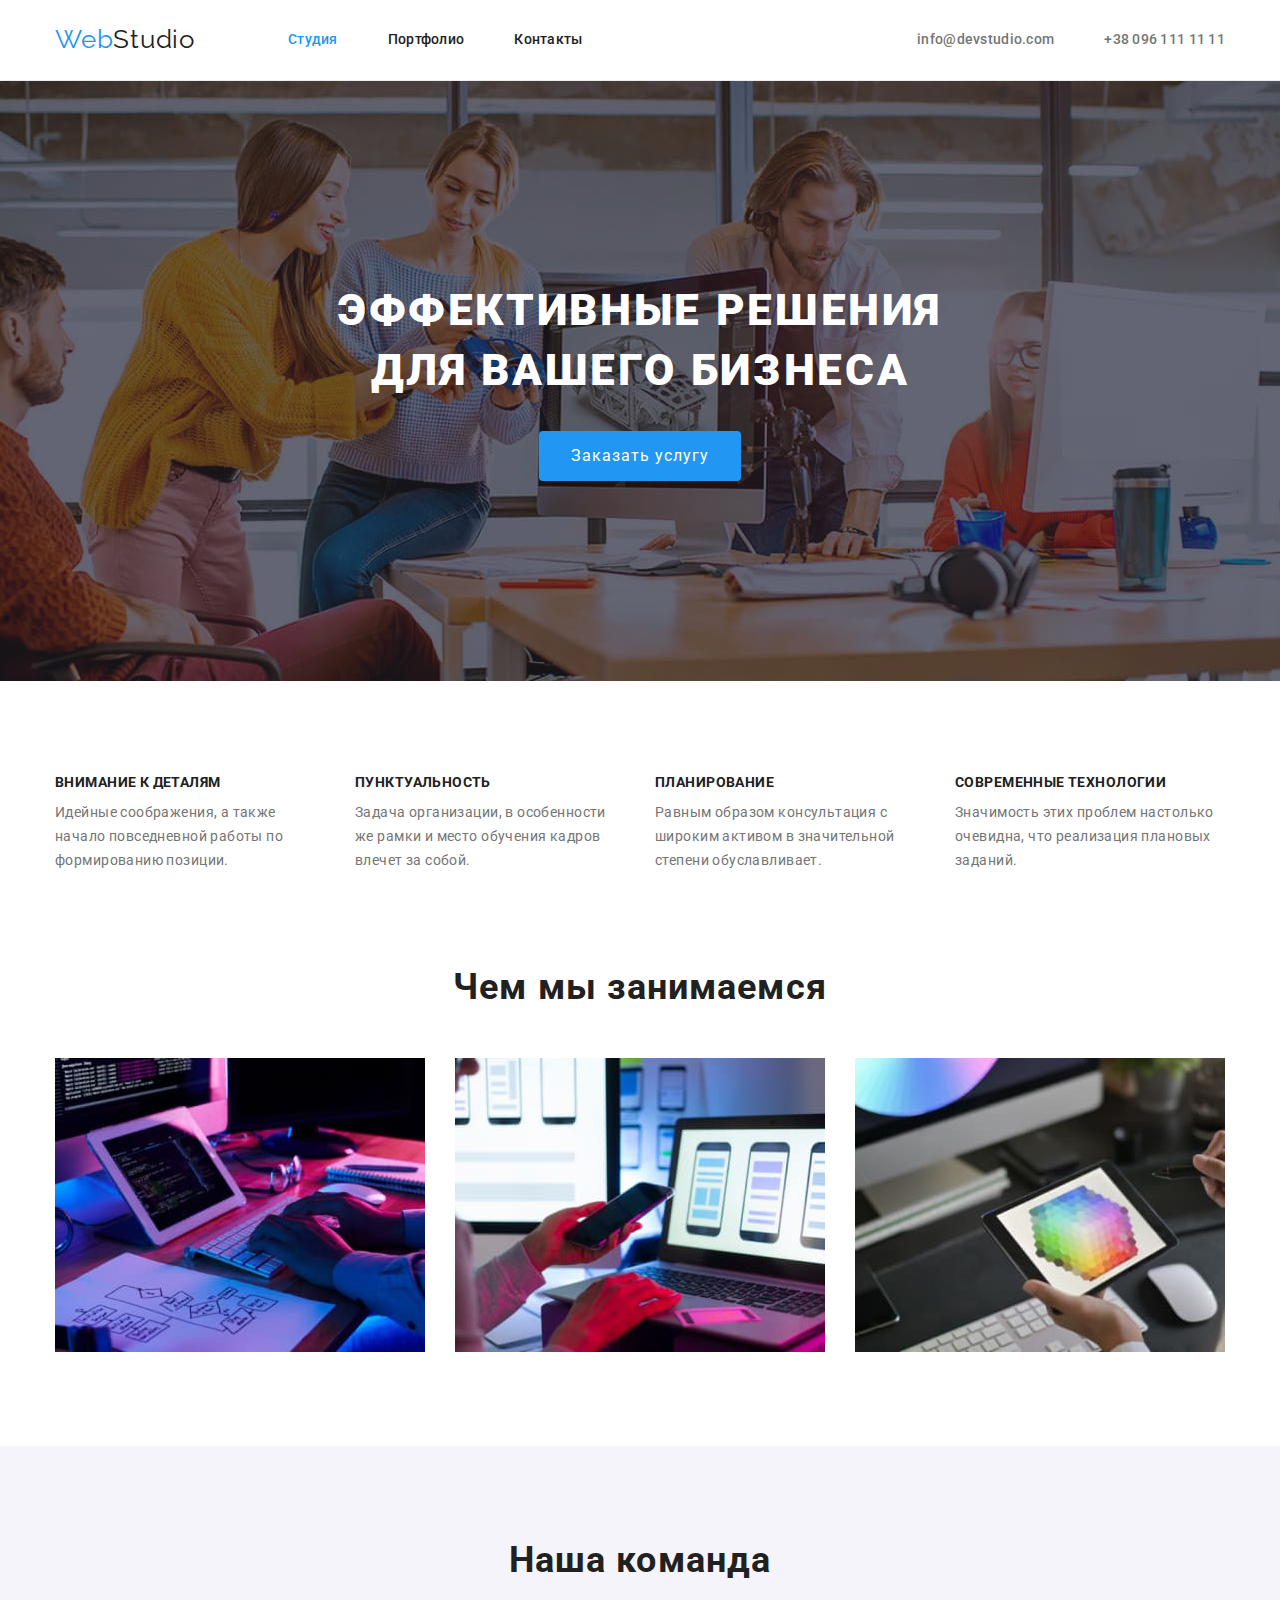
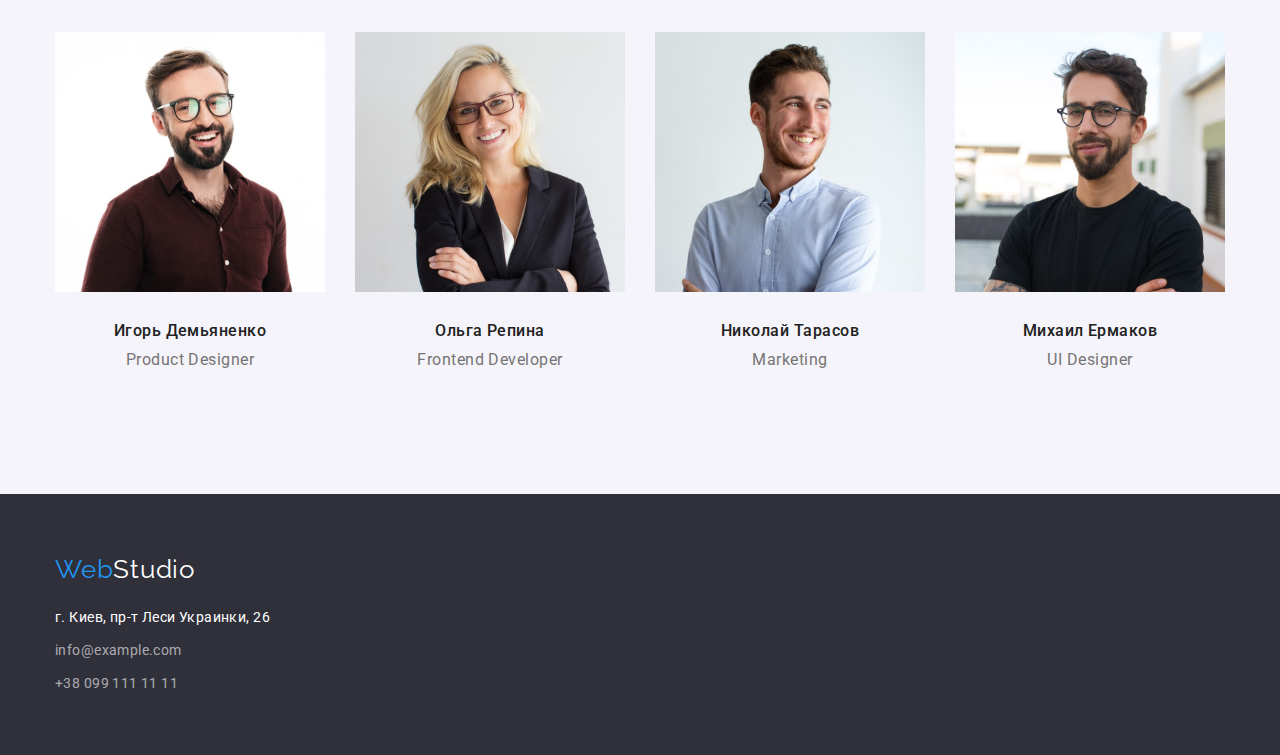
==== index.html @ e1ba9608 "Add files from HW3 and add hero-bcg" ====
<!DOCTYPE html>
<html lang="ru">
<head>
    <meta charset="UTF-8"/>
    <meta name="description" content="Коммерческая разработка сайтов под заказ"/>
    <meta name="viewport" content="width=device-width, initial-scale=1.0"/>
    <title>Студия по разработке сайтов</title>
    <link rel="preconnect" href="https://fonts.googleapis.com"/>
    <link rel="preconnect" href="https://fonts.gstatic.com" crossorigin/>
    <link href="https://fonts.googleapis.com/css2?family=Raleway:wght@700&family=Roboto:wght@400;500;700;900&display=swap" rel="stylesheet"/>
    <link rel="stylesheet" href="https://cdnjs.cloudflare.com/ajax/libs/modern-normalize/1.0.0/modern-normalize.min.css" />
    <link rel="stylesheet" href="./css/styles.css"/>
</head>
<body>
    <!-- Header -->
    <header class="header-section">
        <div class="container header-container">
        <a class="header-logo" lang="en" href="./index.html"><span class="logo-title">Web</span>Studio</a>
        <nav>
            <ul class="header-list">
                <li class="item">
                    <a class="current-link" href="./index.html">Студия</a>
                </li>
                <li class="item">
                    <a class="header-link" href="./portfolio.html">Портфолио</a>
                </li>
                <li class="item">
                    <a class="header-link" href="/">Контакты</a>
                </li>
            </ul>
        </nav>
        <ul class="header-contact-list">
            <li class="item">
                <a class="header-contact-link" lang="en" href="mailto:info@devstudio.com">info@devstudio.com</a>
            </li>
            <li class="item">
                <a class="header-contact-link" href="tel:+380961111111">+38 096 111 11 11</a>
            </li>
        </ul>
        </div>
    </header>
    <main> 
        <!-- Hero -->
        <section class="hero-section">
            <div class="hero-overlay"></div>
            <div class="container">
                <h1 class="hero-title">Эффективные решения для вашего бизнеса</h1>
                <button class="hero-button button" type="button">Заказать услугу</button>
            </div>
        </section>
        <!-- Features -->
        <section class="section">
            <div class="container">
                <h2 class="visually-hidden">Особенности</h2>
                <ul class="features-list">
                    <li  class="features-item">
                        <h3 class="features-title">Внимание к деталям</h3>
                        <p class="features-text">
                            Идейные соображения, а также начало повседневной работы по формированию позиции.
                        </p>
                    </li>
                    <li class="features-item">
                        <h3 class="features-title">Пунктуальность</h3>
                        <p class="features-text">
                            Задача организации, в особенности же рамки и место обучения кадров влечет за собой.
                        </p>
                    </li>
                    <li class="features-item">
                        <h3 class="features-title">Планирование</h3>
                        <p class="features-text">
                            Равным образом консультация с широким активом в значительной степени обуславливает.
                        </p>
                    </li>
                    <li class="features-item">
                        <h3 class="features-title">Современные технологии</h3>
                        <p class="features-text">
                            Значимость этих проблем настолько очевидна, что реализация плановых заданий.
                        </p>
                    </li>
                </ul>
            </div>
        </section>
        <!-- Work -->
        <section class="work section">
            <div class="container">
                <h2 class="work-title">Чем мы занимаемся</h2>
                <ul class="work-list">
                    <li  class="work-list-item">
                        <a href="/">
                            <img src="img/m1s3p1.jpg" alt="Человек печатает на клавиатуре" width="370"/>
                        </a>
                    </li>
                    <li class="work-list-item">
                        <a href="/">
                            <img src="img/m1s3p2.jpg" alt="Человек смотрит на экран ноутбука" width="370"/>
                        </a>
                    </li>
                    <li class="work-list-item">
                        <a href="/">
                            <img src="img/m1s3p3.jpg" alt="Человек риусет на планшете" width="370"/>
                        </a>
                    </li>
                </ul>
            </div>
        </section>
        <!-- Team -->
        <section class="section team-section">
            <div class="container">
                <h2 class="team-title">Наша команда</h2>
                <ul class="team-list">
                    <li  class="team-list-item">
                        <img src="img/m1s4p1.jpg" alt="Игорь Демьяненко" width="270"/>
                        <div class="team-text-block">
                            <h3 class="text-name">
                                Игорь Демьяненко 
                            </h3>
                            <p class="text-profession" lang="en">
                                Product Designer
                            </p>
                        </div>
                    </li>
                    <li class="team-list-item">
                        <img src="img/m1s4p2.jpg" alt="Ольга Репина" width="270"/> 
                        <div class="team-text-block">
                            <h3 class="text-name">
                                Ольга Репина
                            </h3>
                            <p class="text-profession" lang="en">
                                Frontend Developer
                            </p>
                        </div>
                    </li>
                    <li class="team-list-item">
                        <img src="img/m1s4p3.jpg" alt="Николай Тарасов" width="270"/> 
                        <div class="team-text-block">
                            <h3 class="text-name">
                                Николай Тарасов
                            </h3>
                            <p class="text-profession" lang="en">
                                Marketing
                            </p>
                        </div>
                    </li>
                    <li class="team-list-item">
                        <img src="img/m1s4p4.jpg" alt="Михаил Ермаков" width="270"/> 
                        <div class="team-text-block">
                            <h3 class="text-name">
                                Михаил Ермаков
                            </h3>
                            <p class="text-profession" lang="en">
                                UI Designer
                            </p>
                        </div>
                    </li>
                </ul>
            </div>
        </section>
    </main>
    <!-- Footer -->
    <footer class="footer-section">
        <div class="footer-container container">
            <a class="footer-logo" lang="en" href="./index.html"><span class="logo-title">Web</span>Studio</a>
            <address>
                <ul class="footer-list">
                    <li class="item">
                        <a class="link adress-link" href="https://goo.gl/maps/s9QWNsardA6QoMJf8" target="_blank"
                            rel="noopener noreferrer">г. Киев, пр-т Леси Украинки, 26</a>
                    </li>
                    <li class="item">
                        <a class="footer-contact-link link" href="mailto:info@example.com">info@example.com</a>
                    </li>
                    <li class="item">
                        <a class="footer-contact-link link" href="tel:+380991111111">+38 099 111 11 11</a>
                    </li>
                </ul>
            </address>
        </div>
    </footer>
</body>
</html>
---- css/styles.css ----
/* Палитра*/
/* Акцент + Web logo #2196F3 */
/* Nav+Title #212121 */
/* Text+tel+mail #757575 */
/****************************index.html ***************************************/
/****************************Utilities****************************************/
:root {
  --accent-color: #2196f3;
  --primary-text-color: #212121;
  --secondary-text-color: #757575;
  --primary-background: #ffffff;
  --secondary-background: #2f303a;
  --logo-font-family: Raleway, sans-serif;
  --hero-footer-color: #ffffff;
}
body {
  background-color: var(--primary-background);
  color: #212121;

  font-family: Roboto, sans-serif;
  letter-spacing: 0.03em;
}
a {
  text-decoration: none;
  color: var(--primary-text-color);
}
ul {
  list-style: none;
  margin: 0;
  padding: 0;
}
h1,
h2,
h3,
p {
  margin: 0;
}
img {
  display: block;
  max-width: 100%;
  height: auto;
}
.container {
  margin-left: auto;
  margin-right: auto;
  width: 1200px;
  /* outline: 2px solid tomato; */
  padding-left: 15px;
  padding-right: 15px;
}
.section {
  padding: 94px 0;
}
.visually-hidden {
  position: absolute;
  white-space: nowrap;
  width: 1px;
  height: 1px;
  overflow: hidden;
  border: 0;
  padding: 0;
  clip: rect(0 0 0 0);
  clip-path: inset(50%);
  margin: -1px;
}
/******************************* Head ***************************************/
.header-section {
  border-bottom: 1px solid #ececec;
}
.header-container {
  display: flex;
  align-items: center;
}
.header-list {
  display: flex;
  margin-left: 93px;
}
.current-link,
.header-link,
.header-contact-link {
  font-weight: 500;
  font-size: 14px;
  line-height: 1.14;
  letter-spacing: 0.02em;

  display: block;
  padding-top: 32px;
  padding-bottom: 32px;
}
.header-list .item + .item {
  margin-left: 50px;
}
.header-contact-list .item + .item {
  margin-left: 50px;
}
.header-contact-list {
  display: flex;
  margin-left: auto;
}
.header-logo {
  color: var(--primary-text-color);

  font-family: var(--logo-font-family);
  font-size: 26px;
  line-height: 1.2;
  letter-spacing: 0.03em;
}
.logo-title,
.current-link {
  color: var(--accent-color);
}
.header-contact-link {
  color: var(--secondary-text-color);
}
.curent-link:hover,
.current-link:focus,
.header-link:hover,
.header-link:focus,
.header-contact-link:hover,
.header-contact-link:focus {
  color: var(--accent-color);
}
/***************************** Hero *****************************************/
.hero-section {
  padding-top: 200px;
  padding: 200px 0;
  text-align: center;
  max-width: 1600px;
  height: 600px;
  margin-left: auto;
  margin-right: auto;
  background-image: linear-gradient(
      to right,
      rgba(47, 48, 58, 0.4),
      rgba(47, 48, 58, 0.4)
    ),
    url(../img/herobcg.jpg);
  background-repeat: no-repeat;
  background-position: center;
  background-size: cover;

  background-color: #c4c4c4;
}
.hero-overlay {
}
.hero-title {
  margin-top: 0;
  margin-right: auto;
  margin-bottom: 30px;
  margin-left: auto;
  width: 696px;

  color: var(--hero-footer-color);

  font-weight: 900;
  font-size: 44px;
  line-height: 1.36;
  text-align: center;
  letter-spacing: 0.06em;
  text-transform: uppercase;
}
.button {
  border: 0;
  cursor: pointer;
  border-radius: 4px;

  font-family: inherit;
}
.hero-button {
  padding: 10px 32px;

  background-color: var(--accent-color);
  color: var(--hero-footer-color);

  font-size: 16px;
  line-height: 1.87;
  letter-spacing: 0.06em;
}
/*************************** Features ****************************************/
.features-list {
  display: flex;
  justify-content: space-between;
  margin-top: 0;
}
.features-item {
  width: 270px;
}
.features-text {
  margin-bottom: 0;

  color: var(--secondary-text-color);
  font-size: 14px;
  line-height: 1.71;
  letter-spacing: 0.03em;
}
.features-title {
  margin-bottom: 10px;

  font-size: 14px;
  line-height: 1.14;
  letter-spacing: 0.03em;
  text-transform: uppercase;
}
/**************************** Work *******************************************/
.work {
  padding-top: 0;
}
.work-list {
  display: flex;
  justify-content: space-between;
}
.work-title {
  text-align: center;
}
.work-title,
.team-title {
  margin-bottom: 50px;

  font-size: 36px;
  line-height: 1.16;
  letter-spacing: 0.03em;
}
/**************************** Team *******************************************/
.team-section {
  background-color: #f5f4fa;
}
.team-list {
  display: flex;
  justify-content: space-between;
}
.team-title {
  text-align: center;
}
.team-text-block {
  padding: 30px 0;
  text-align: center;
}
.text-profession {
  color: var(--secondary-text-color);
}
.text-name,
.text-profession {
  font-size: 16px;
  line-height: 1.18;
  letter-spacing: 0.03em;
}
.text-name {
  margin-bottom: 10px;

  font-weight: 500;
}
.text-profession {
  margin-top: 0;
  margin-bottom: 0;

  font-weight: normal;
}
/**************************** Footer ******************************************/
.footer-section {
  padding: 60px 0;

  background-color: var(--secondary-background);
}
.footer-logo {
  display: block;
  margin-bottom: 20px;

  text-decoration: none;
  color: var(--hero-footer-color);

  font-family: var(--logo-font-family);
  font-size: 26px;
  line-height: 1.2;
  letter-spacing: 0.03em;
}
.adress-link {
  color: var(--hero-footer-color);
}
.adress-link:hover,
.footer-contact-link:hover,
.adress-link:focus,
.footer-contact-link:focus {
  color: var(--accent-color);
}
.footer-list .link {
  display: block;

  font-style: normal;
  font-weight: normal;
  font-size: 14px;
  line-height: 24px;
  letter-spacing: 0.03em;
}
.footer-list .item + .item {
  margin-top: 9px;
}
.footer-contact-link {
  color: rgb(255, 255, 255, 0.6);
}
/* **************************portfolio.html********************************** */
.main-section-portfolio {
  color: var(--primary-text-color);
}
/***************************Portfolio buttons **********************************/
.button-list {
  display: flex;
  justify-content: center;
  margin-bottom: 50px;
}
.portfolio.button {
  padding: 6px 22px;
  border-radius: 4px;

  background-color: #f5f4fa;

  font-weight: 500;
  font-size: 16px;
  line-height: 1.62;
  text-align: center;
  letter-spacing: 0.03em;
}
.button-list .item + .item {
  margin-left: 8px;
}
.portfolio.button:hover,
.portfolio.button:focus {
  background-color: var(--accent-color);
  color: #ffffff;
}
/*****************************Work examples *************************************/
.work-examples-list {
  display: flex;
  flex-wrap: wrap;
  margin: -15px;
  /* margin-top: 0;
  margin-bottom: 0; */
}
.work-examples-item {
  margin: 15px;
}
/* .work-examples-item {
  width: 370px;
  margin-right: 30px;
  margin-bottom: 30px;
}
.work-examples-item:nth-child(3n) {
  margin-right: 0;
}
.work-examples-item:nth-last-child(-n + 3) {
  margin-bottom: 0;
} */
.work-examples-text-box {
  padding: 20px 24px;

  border: 1px solid #eeeeee;
  border-top: inherit;
}
.project-title {
  margin-bottom: 4px;

  font-size: 18px;
  line-height: 2;
  letter-spacing: 0.06em;
}
.project-type {
  color: var(--secondary-text-color);

  font-size: 16px;
  line-height: 1.87;
  letter-spacing: 0.03em;
}
.work-examples-link {
  display: block;
}
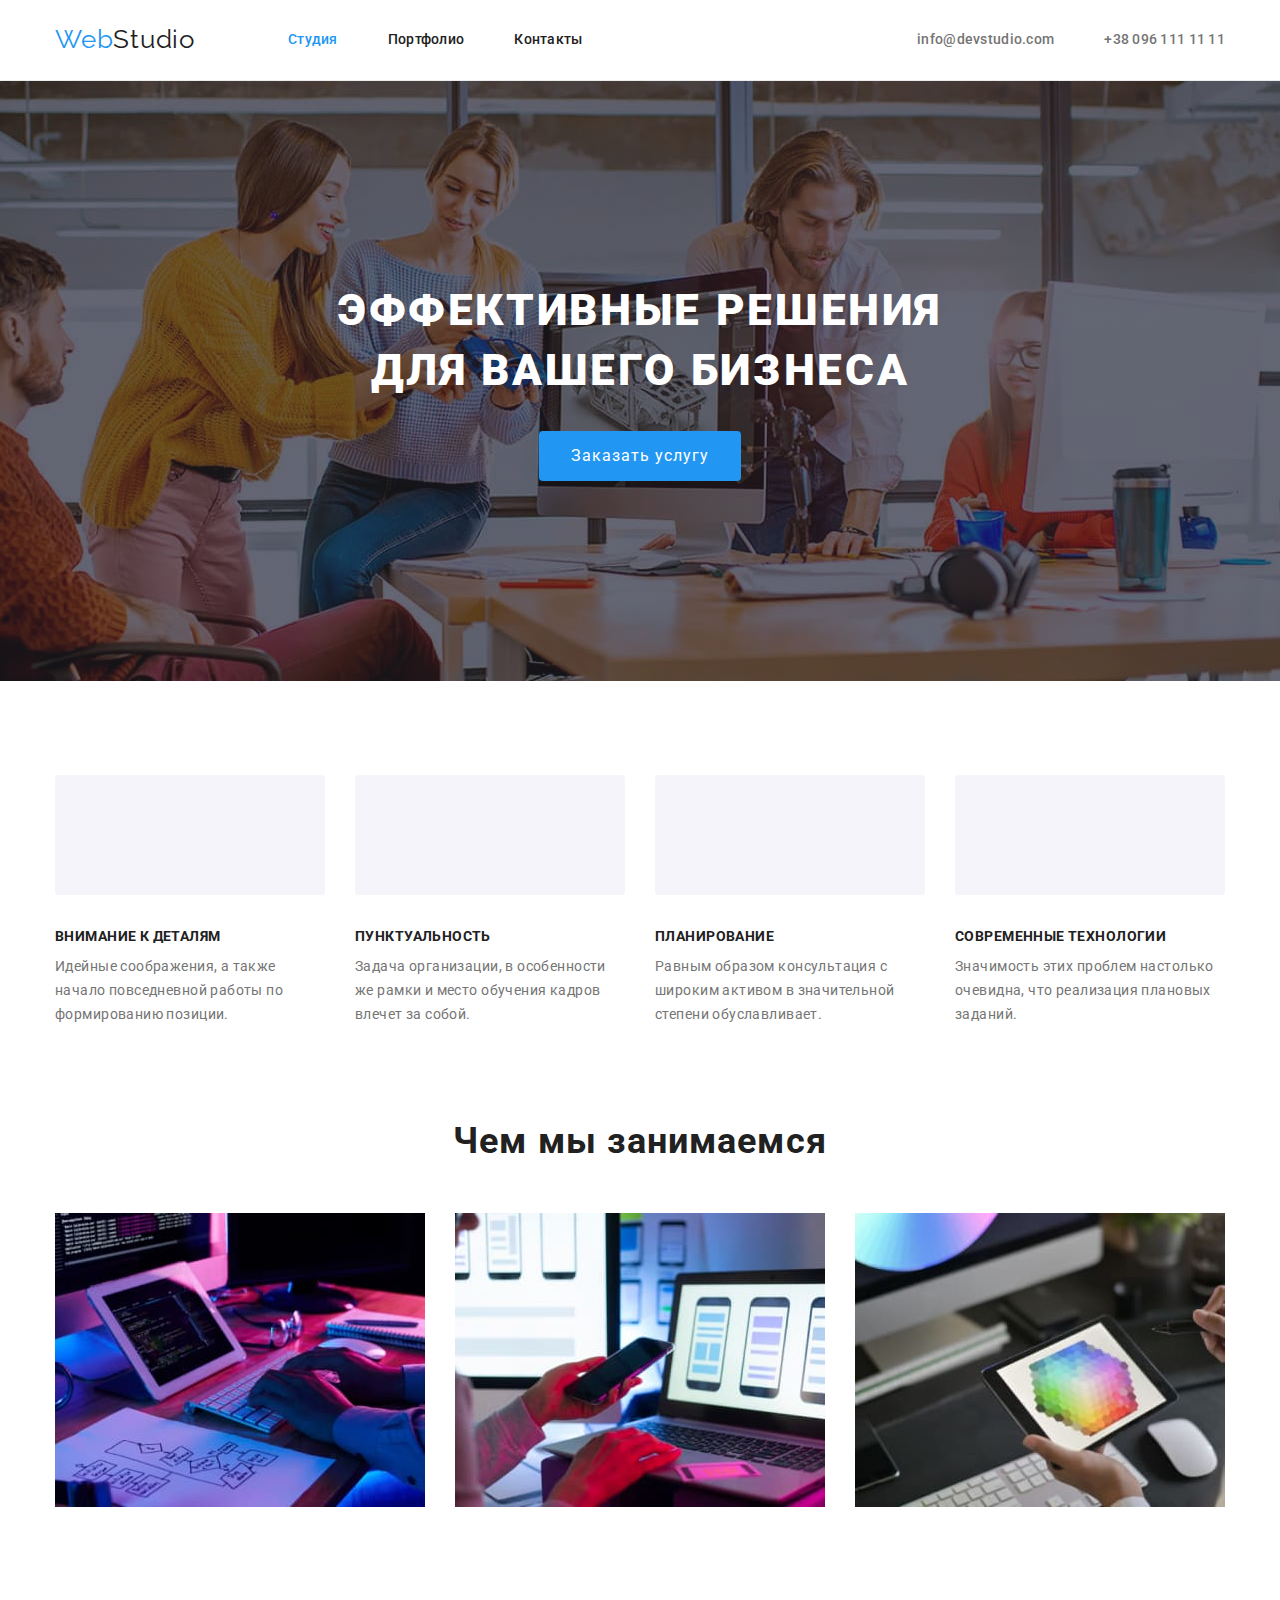
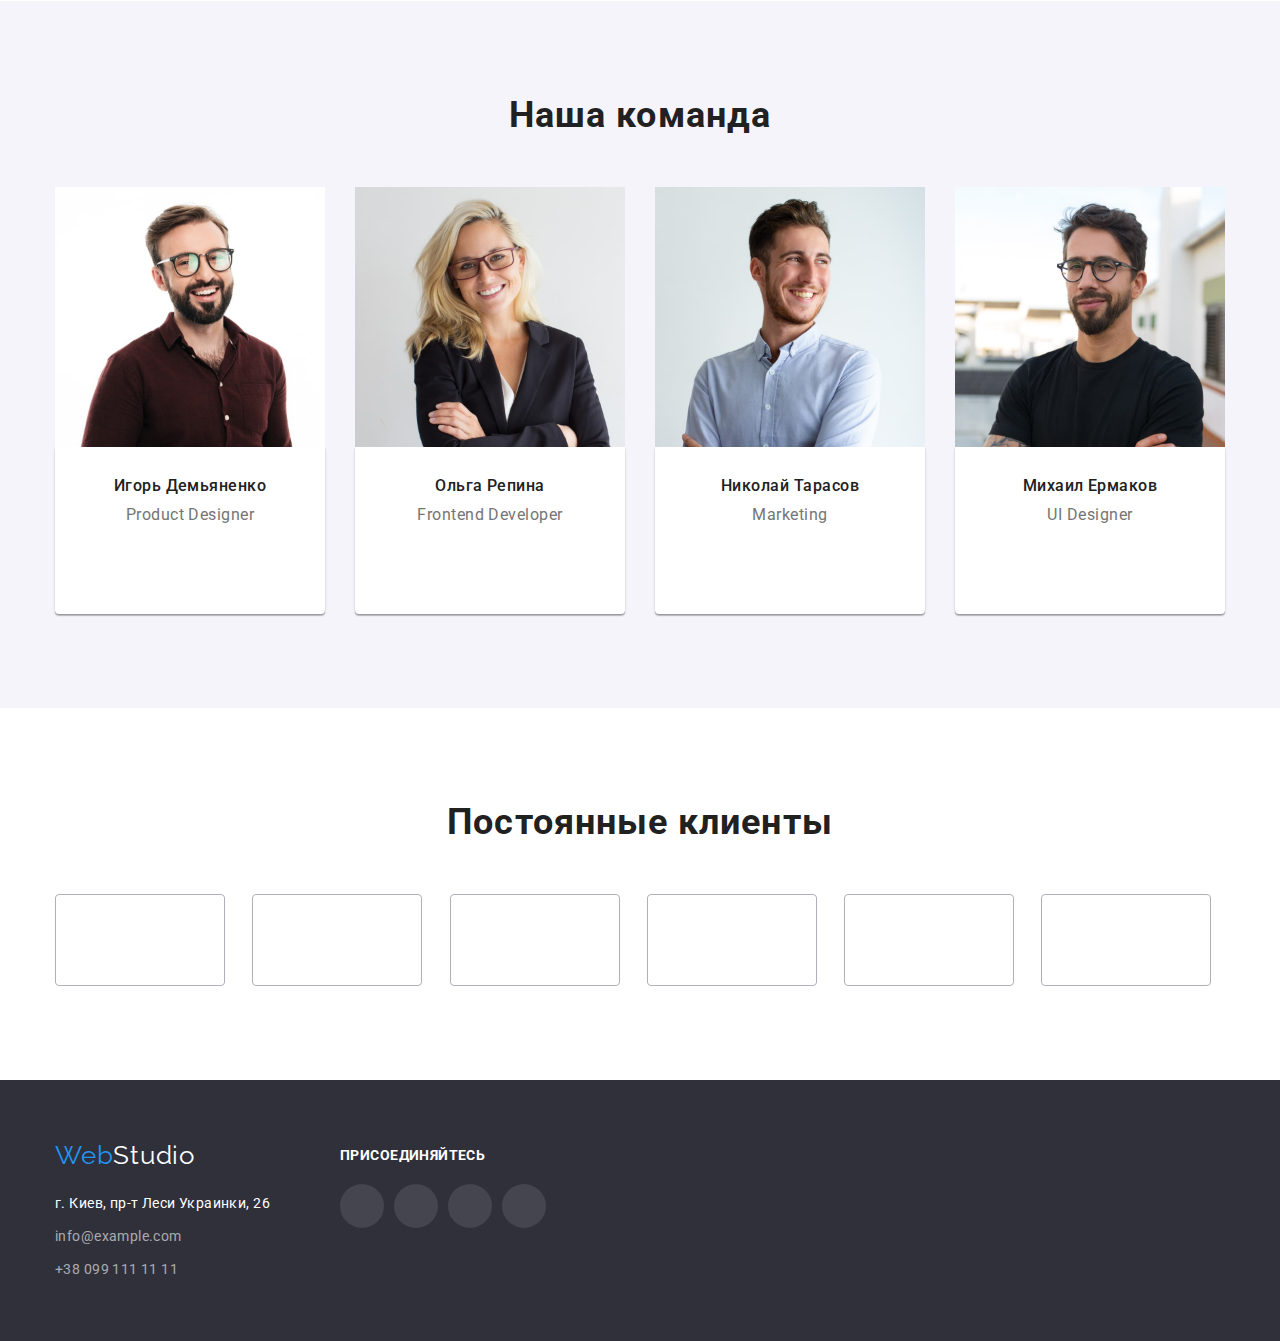
==== commit 0c717d1b: "add svg icons and shadows" ====
--- a/index.html
+++ b/index.html
@@ -18,23 +18,31 @@
         <a class="header-logo" lang="en" href="./index.html"><span class="logo-title">Web</span>Studio</a>
         <nav>
             <ul class="header-list">
-                <li class="item">
+                <li class="header-item">
                     <a class="current-link" href="./index.html">Студия</a>
                 </li>
-                <li class="item">
+                <li class="header-item">
                     <a class="header-link" href="./portfolio.html">Портфолио</a>
                 </li>
-                <li class="item">
+                <li class="header-item">
                     <a class="header-link" href="/">Контакты</a>
                 </li>
             </ul>
         </nav>
         <ul class="header-contact-list">
-            <li class="item">
-                <a class="header-contact-link" lang="en" href="mailto:info@devstudio.com">info@devstudio.com</a>
+            <li class="header-contact-item">
+                <a class="header-contact-link link-mail" lang="en" href="mailto:info@devstudio.com">info@devstudio.com
+                    <svg class="header-contact-icon" width="16" height="12">
+                        <use href="./img/icons.svg#icon-convert"></use>
+                    </svg>
+                </a>
             </li>
-            <li class="item">
-                <a class="header-contact-link" href="tel:+380961111111">+38 096 111 11 11</a>
+            <li class="header-contact-item">
+                <a class="header-contact-link link-tel" href="tel:+380961111111">+38 096 111 11 11
+                    <svg class="header-contact-icon" width="10" height="16">
+                        <use href="./img/icons.svg#icon-mobile"></use>
+                    </svg>
+                </a>
             </li>
         </ul>
         </div>
@@ -54,24 +62,36 @@
                 <h2 class="visually-hidden">Особенности</h2>
                 <ul class="features-list">
                     <li  class="features-item">
+                        <svg class="features-icon" width="270" height="120">
+                          <use href="./img/icons.svg#icon-antenna"></use>
+                        </svg>
                         <h3 class="features-title">Внимание к деталям</h3>
                         <p class="features-text">
                             Идейные соображения, а также начало повседневной работы по формированию позиции.
                         </p>
                     </li>
-                    <li class="features-item">
+                    <li class="features-item icon">
+                        <svg class="features-icon" width="270" height="120">
+                            <use href="./img/icons.svg#icon-clock"></use>
+                        </svg>
                         <h3 class="features-title">Пунктуальность</h3>
                         <p class="features-text">
                             Задача организации, в особенности же рамки и место обучения кадров влечет за собой.
                         </p>
                     </li>
                     <li class="features-item">
+                        <svg class="features-icon" width="270" height="120">
+                            <use href="./img/icons.svg#icon-diagram"></use>
+                        </svg>
                         <h3 class="features-title">Планирование</h3>
                         <p class="features-text">
                             Равным образом консультация с широким активом в значительной степени обуславливает.
                         </p>
                     </li>
                     <li class="features-item">
+                        <svg class="features-icon" width="270" height="120">
+                            <use href="./img/icons.svg#icon-astronaut"></use>
+                        </svg>
                         <h3 class="features-title">Современные технологии</h3>
                         <p class="features-text">
                             Значимость этих проблем настолько очевидна, что реализация плановых заданий.
@@ -117,6 +137,36 @@
                             <p class="text-profession" lang="en">
                                 Product Designer
                             </p>
+                            <ul class="team-social-list">
+                                <li>
+                                    <a class="social-link" href="/">
+                                    <svg class="social-icon">
+                                    <use href="./img/icons.svg#icon-instagram"></use>
+                                    </svg>
+                                    </a>
+                                </li>
+                                <li>
+                                    <a class="social-link" href="/">
+                                        <svg class="social-icon">
+                                            <use href="./img/icons.svg#icon-twitter"></use>
+                                        </svg>
+                                    </a>
+                                </li>
+                                <li>
+                                    <a class="social-link" href="/">
+                                        <svg class="social-icon">
+                                            <use href="./img/icons.svg#icon-facebook"></use>
+                                        </svg>
+                                    </a>
+                                </li>
+                                <li>
+                                    <a class="social-link" href="/">
+                                        <svg class="social-icon">
+                                            <use href="./img/icons.svg#icon-linkedin"></use>
+                                        </svg>
+                                    </a>
+                                </li>
+                            </ul>
                         </div>
                     </li>
                     <li class="team-list-item">
@@ -128,6 +178,36 @@
                             <p class="text-profession" lang="en">
                                 Frontend Developer
                             </p>
+                            <ul class="team-social-list">
+                                <li>
+                                    <a class="social-link" href="/">
+                                        <svg class="social-icon">
+                                            <use href="./img/icons.svg#icon-instagram"></use>
+                                        </svg>
+                                    </a>
+                                </li>
+                                <li>
+                                    <a class="social-link" href="/">
+                                        <svg class="social-icon">
+                                            <use href="./img/icons.svg#icon-twitter"></use>
+                                        </svg>
+                                    </a>
+                                </li>
+                                <li>
+                                    <a class="social-link" href="/">
+                                        <svg class="social-icon">
+                                            <use href="./img/icons.svg#icon-facebook"></use>
+                                        </svg>
+                                    </a>
+                                </li>
+                                <li>
+                                    <a class="social-link" href="/">
+                                        <svg class="social-icon">
+                                            <use href="./img/icons.svg#icon-linkedin"></use>
+                                        </svg>
+                                    </a>
+                                </li>
+                            </ul>
                         </div>
                     </li>
                     <li class="team-list-item">
@@ -139,6 +219,36 @@
                             <p class="text-profession" lang="en">
                                 Marketing
                             </p>
+                            <ul class="team-social-list">
+                                <li>
+                                    <a class="social-link" href="/">
+                                        <svg class="social-icon">
+                                            <use href="./img/icons.svg#icon-instagram"></use>
+                                        </svg>
+                                    </a>
+                                </li>
+                                <li>
+                                    <a class="social-link" href="/">
+                                        <svg class="social-icon">
+                                            <use href="./img/icons.svg#icon-twitter"></use>
+                                        </svg>
+                                    </a>
+                                </li>
+                                <li>
+                                    <a class="social-link" href="/">
+                                        <svg class="social-icon">
+                                            <use href="./img/icons.svg#icon-facebook"></use>
+                                        </svg>
+                                    </a>
+                                </li>
+                                <li >
+                                    <a class="social-link" href="/">
+                                        <svg class="social-icon">
+                                            <use href="./img/icons.svg#icon-linkedin"></use>
+                                        </svg>
+                                    </a>
+                                </li>
+                            </ul>
                         </div>
                     </li>
                     <li class="team-list-item">
@@ -150,30 +260,140 @@
                             <p class="text-profession" lang="en">
                                 UI Designer
                             </p>
+                            <ul class="team-social-list">
+                                <li>
+                                    <a class="social-link" href="/">
+                                        <svg class="social-icon">
+                                            <use href="./img/icons.svg#icon-instagram"></use>
+                                        </svg>
+                                    </a>
+                                </li>
+                                <li>
+                                    <a class="social-link" href="/">
+                                        <svg class="social-icon">
+                                            <use href="./img/icons.svg#icon-twitter"></use>
+                                        </svg>
+                                    </a>
+                                </li>
+                                <li>
+                                    <a class="social-link" href="/">
+                                        <svg class="social-icon">
+                                            <use href="./img/icons.svg#icon-facebook"></use>
+                                        </svg>
+                                    </a>
+                                </li>
+                                <li>
+                                    <a class="social-link" href="/">
+                                        <svg class="social-icon">
+                                            <use href="./img/icons.svg#icon-linkedin"></use>
+                                        </svg>
+                                    </a>
+                                </li>
+                            </ul>
                         </div>
                     </li>
                 </ul>
+            </div>
+        </section>
+        <!-- Clients -->
+        <section class="section">
+            <div class="container">
+                <h2 class="clients-title">Постоянные клиенты</h2>
+                <ul class="clients-list">
+                    <li class="clients-item">
+                        <a href="/">
+                            <svg class="client-icon">
+                                <use href="./img/icons.svg#icon-client1"></use>
+                            </svg>
+                    </li>
+                    <li class="clients-item">
+                        <a href="/">
+                            <svg class="client-icon">
+                                <use href="./img/icons.svg#icon-client2"></use>
+                            </svg>
+                    </li>
+                    <li class="clients-item">
+                        <a href="/">
+                            <svg class="client-icon">
+                                <use href="./img/icons.svg#icon-client3"></use>
+                            </svg>
+                    </li>
+                    <li class="clients-item">
+                        <a href="/">
+                            <svg class="client-icon">
+                                <use href="./img/icons.svg#icon-client4"></use>
+                            </svg>
+                    </li>
+                    <li class="clients-item">
+                        <a href="/">
+                            <svg class="client-icon">
+                                <use href="./img/icons.svg#icon-client5"></use>
+                            </svg>
+                    </li>
+                    <li class="clients-item">
+                        <a href="/">
+                            <svg class="client-icon">
+                                <use href="./img/icons.svg#icon-client6"></use>
+                            </svg>
+                    </li>
+                </ul>
+
             </div>
         </section>
     </main>
     <!-- Footer -->
     <footer class="footer-section">
         <div class="footer-container container">
-            <a class="footer-logo" lang="en" href="./index.html"><span class="logo-title">Web</span>Studio</a>
-            <address>
-                <ul class="footer-list">
-                    <li class="item">
-                        <a class="link adress-link" href="https://goo.gl/maps/s9QWNsardA6QoMJf8" target="_blank"
-                            rel="noopener noreferrer">г. Киев, пр-т Леси Украинки, 26</a>
-                    </li>
-                    <li class="item">
-                        <a class="footer-contact-link link" href="mailto:info@example.com">info@example.com</a>
-                    </li>
-                    <li class="item">
-                        <a class="footer-contact-link link" href="tel:+380991111111">+38 099 111 11 11</a>
+            <div>
+                <a class="footer-logo" lang="en" href="./index.html"><span class="logo-title">Web</span>Studio</a>
+                <address>
+                    <ul class="footer-list">
+                        <li class="item">
+                            <a class="link adress-link" href="https://goo.gl/maps/s9QWNsardA6QoMJf8" target="_blank"
+                                rel="noopener noreferrer">г. Киев, пр-т Леси Украинки, 26</a>
+                        </li>
+                        <li class="item">
+                            <a class="footer-contact-link link" href="mailto:info@example.com">info@example.com</a>
+                        </li>
+                        <li class="item">
+                            <a class="footer-contact-link link" href="tel:+380991111111">+38 099 111 11 11</a>
+                        </li>
+                    </ul>
+                </address>
+            </div>
+            <div class="join-block">
+                <h3 class="join-title">Присоединяйтесь</h3>
+                <ul class="join-social-list">
+                    <li>
+                        <a class="join social-link" href="/">
+                            <svg class="join social-icon">
+                                <use href="./img/icons.svg#icon-instagram"></use>
+                            </svg>
+                        </a>
+                    </li>
+                    <li>
+                        <a class="join social-link" href="/">
+                            <svg class="join social-icon">
+                                <use href="./img/icons.svg#icon-twitter"></use>
+                            </svg>
+                        </a>
+                    </li>
+                    <li>
+                        <a class="join social-link" href="/">
+                            <svg class="join social-icon">
+                                <use href="./img/icons.svg#icon-facebook"></use>
+                            </svg>
+                        </a>
+                    </li>
+                    <li>
+                        <a class="join social-link" href="/">
+                            <svg class="join social-icon">
+                                <use href="./img/icons.svg#icon-linkedin"></use>
+                            </svg>
+                        </a>
                     </li>
                 </ul>
-            </address>
+            </div>
         </div>
     </footer>
 </body>
--- a/css/styles.css
+++ b/css/styles.css
@@ -63,6 +63,16 @@
   clip-path: inset(50%);
   margin: -1px;
 }
+.work-title,
+.team-title,
+.clients-title {
+  margin-bottom: 50px;
+  text-align: center;
+
+  font-size: 36px;
+  line-height: 1.16;
+  letter-spacing: 0.03em;
+}
 /******************************* Head ***************************************/
 .header-section {
   border-bottom: 1px solid #ececec;
@@ -87,11 +97,11 @@
   padding-top: 32px;
   padding-bottom: 32px;
 }
-.header-list .item + .item {
+.header-item + .header-item {
   margin-left: 50px;
 }
-.header-contact-list .item + .item {
-  margin-left: 50px;
+.header-contact-item + .header-contact-item {
+  margin-left: 30px;
 }
 .header-contact-list {
   display: flex;
@@ -110,7 +120,15 @@
   color: var(--accent-color);
 }
 .header-contact-link {
+  display: flex;
+  flex-direction: row-reverse;
   color: var(--secondary-text-color);
+}
+.link-mail {
+  align-items: baseline;
+}
+.link-tel {
+  align-items: center;
 }
 .curent-link:hover,
 .current-link:focus,
@@ -119,6 +137,14 @@
 .header-contact-link:hover,
 .header-contact-link:focus {
   color: var(--accent-color);
+}
+.header-contact-icon {
+  margin-right: 10px;
+  fill: #757575;
+}
+.header-contact-link:hover .header-contact-icon,
+.hheader-contact-link:focus .header-contact-icon {
+  fill: var(--accent-color);
 }
 /***************************** Hero *****************************************/
 .hero-section {
@@ -201,6 +227,12 @@
   letter-spacing: 0.03em;
   text-transform: uppercase;
 }
+.features-icon {
+  background-color: #f5f4fa;
+  padding: 25px 102.34px;
+  border-radius: 4px;
+  margin-bottom: 30px;
+}
 /**************************** Work *******************************************/
 .work {
   padding-top: 0;
@@ -209,17 +241,6 @@
   display: flex;
   justify-content: space-between;
 }
-.work-title {
-  text-align: center;
-}
-.work-title,
-.team-title {
-  margin-bottom: 50px;
-
-  font-size: 36px;
-  line-height: 1.16;
-  letter-spacing: 0.03em;
-}
 /**************************** Team *******************************************/
 .team-section {
   background-color: #f5f4fa;
@@ -228,12 +249,13 @@
   display: flex;
   justify-content: space-between;
 }
-.team-title {
-  text-align: center;
-}
 .team-text-block {
   padding: 30px 0;
   text-align: center;
+  background-color: #ffffff;
+  box-shadow: 0px 1px 3px rgba(0, 0, 0, 0.12), 0px 1px 1px rgba(0, 0, 0, 0.14),
+    0px 2px 1px rgba(0, 0, 0, 0.2);
+  border-radius: 0px 0px 4px 4px;
 }
 .text-profession {
   color: var(--secondary-text-color);
@@ -255,11 +277,66 @@
 
   font-weight: normal;
 }
+.social-link {
+  display: flex;
+  align-items: center;
+  justify-content: center;
+  width: 44px;
+  height: 44px;
+  border-radius: 50%;
+}
+.social-link:hover .social-icon,
+.social-link:focus .social-icon {
+  fill: #ffffff;
+}
+.social-icon {
+  width: 20px;
+  height: 20px;
+  fill: #afb1b8;
+}
+.team-social-list {
+  display: flex;
+  margin-top: 16px;
+  padding-left: 32px;
+  padding-right: 32px;
+  padding-bottom: 0;
+  justify-content: space-between;
+}
+/**************************** Clients*******************************************/
+.clients-list {
+  display: flex;
+  justify-content: space-between;
+}
+.clients-item {
+  border: 1px solid #afb1b8;
+  border-radius: 4px;
+  display: flex;
+  justify-content: center;
+  align-items: center;
+  width: 170px;
+  height: 92px;
+}
+.client-icon {
+  width: 106px;
+  height: 60px;
+  fill: #afb1b8;
+}
+.clients-item:hover .client-icon,
+.clients-item:focus .client-icon {
+  fill: var(--accent-color);
+}
+.clients-item:hover,
+.clients-item:focus {
+  border-color: var(--accent-color);
+}
 /**************************** Footer ******************************************/
 .footer-section {
   padding: 60px 0;
 
   background-color: var(--secondary-background);
+}
+.footer-container {
+  display: flex;
 }
 .footer-logo {
   display: block;
@@ -297,6 +374,35 @@
 .footer-contact-link {
   color: rgb(255, 255, 255, 0.6);
 }
+.join-block {
+  margin-left: 70px;
+  min-width: 206px;
+  padding-top: 8px;
+}
+.join-title {
+  margin-bottom: 20px;
+
+  font-size: 14px;
+  line-height: 1.14;
+  letter-spacing: 0.03em;
+  text-transform: uppercase;
+  color: #ffffff;
+}
+.join-social-list {
+  display: flex;
+  justify-content: space-between;
+  padding: 0;
+}
+.join.social-link {
+  background-color: rgba(255, 255, 255, 0.1);
+}
+.social-link:hover,
+.social-link:focus {
+  background-color: var(--accent-color);
+}
+.join.social-icon {
+  fill: #ffffff;
+}
 /* **************************portfolio.html********************************** */
 .main-section-portfolio {
   color: var(--primary-text-color);
@@ -318,6 +424,11 @@
   line-height: 1.62;
   text-align: center;
   letter-spacing: 0.03em;
+}
+.portfolio.button:hover,
+.portfolio.button:focus {
+  box-shadow: 0px 3px 1px rgba(0, 0, 0, 0.1), 0px 1px 2px rgba(0, 0, 0, 0.08),
+    0px 2px 2px rgba(0, 0, 0, 0.12);
 }
 .button-list .item + .item {
   margin-left: 8px;
@@ -372,3 +483,8 @@
 .work-examples-link {
   display: block;
 }
+.work-examples-link:hover,
+.work-examples-link:focus {
+  box-shadow: 0px 1px 1px rgba(0, 0, 0, 0.12), 0px 4px 4px rgba(0, 0, 0, 0.06),
+    1px 4px 6px rgba(0, 0, 0, 0.16);
+}
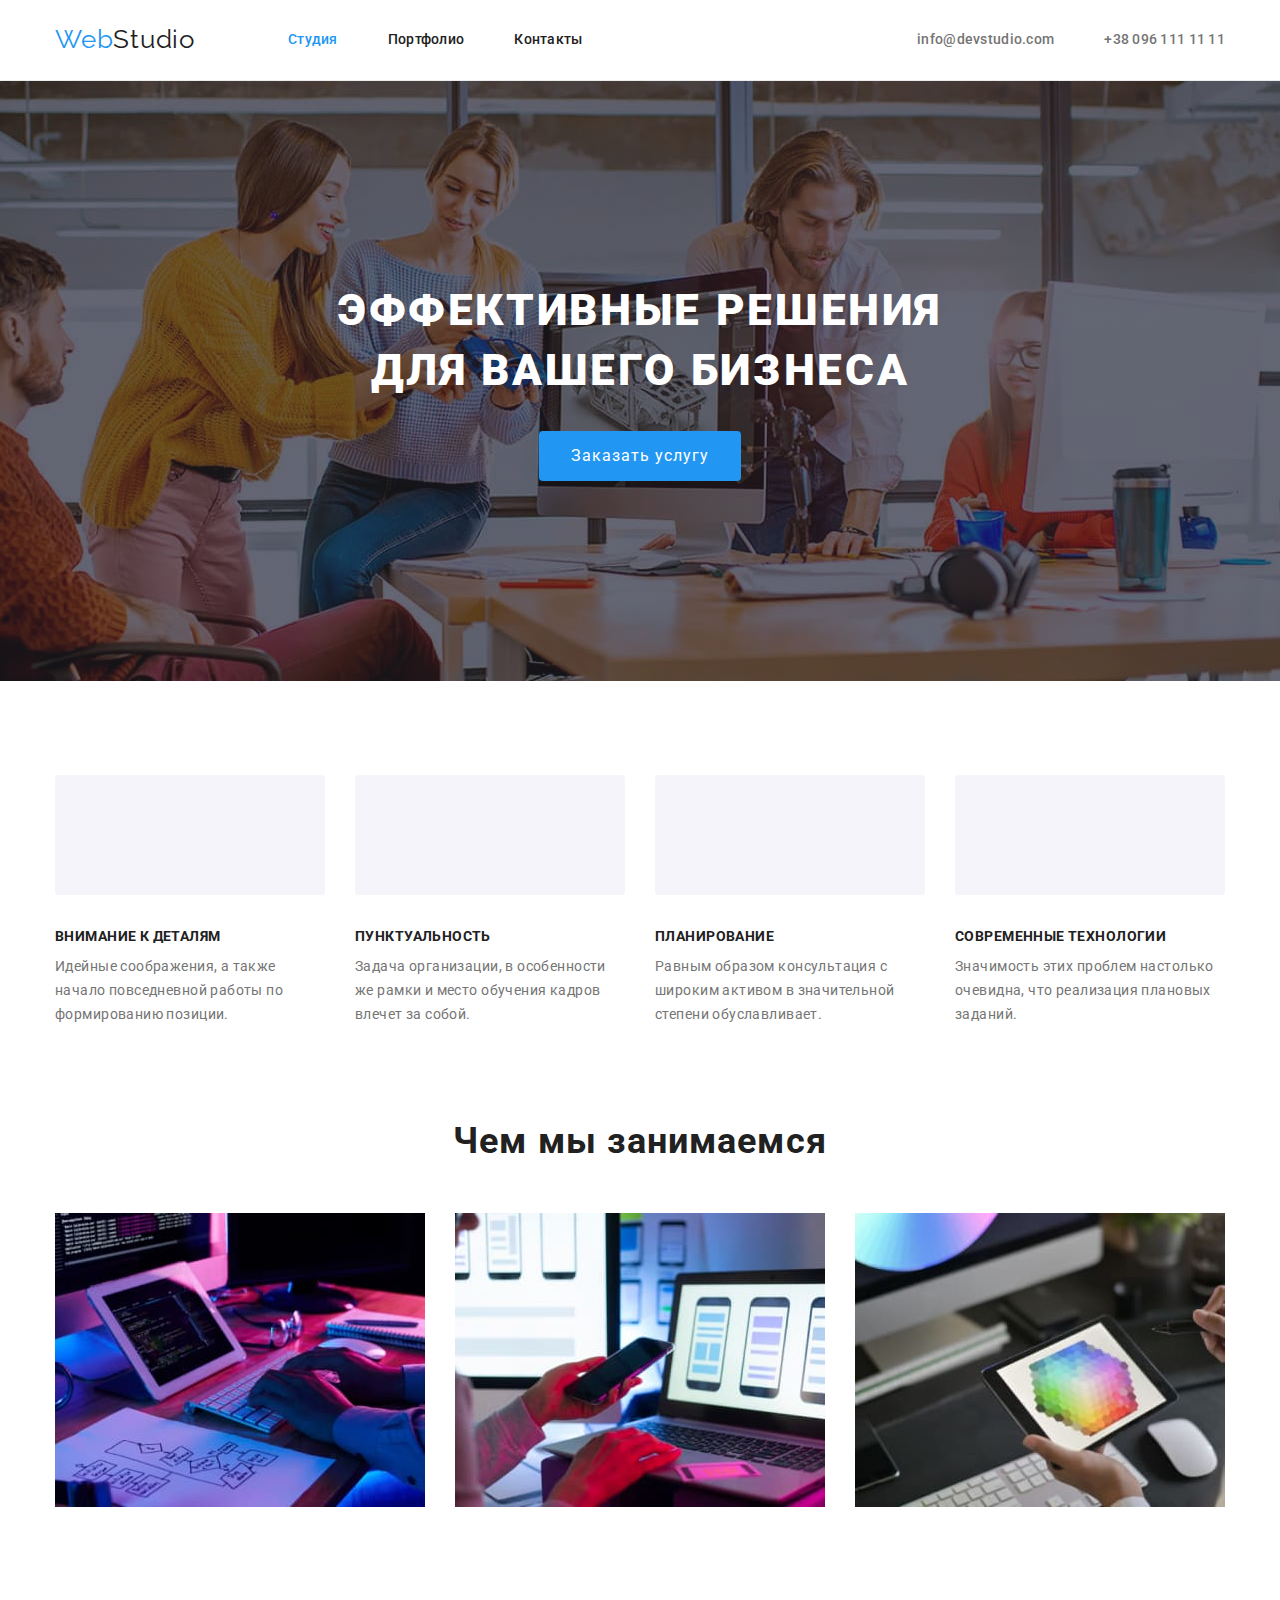
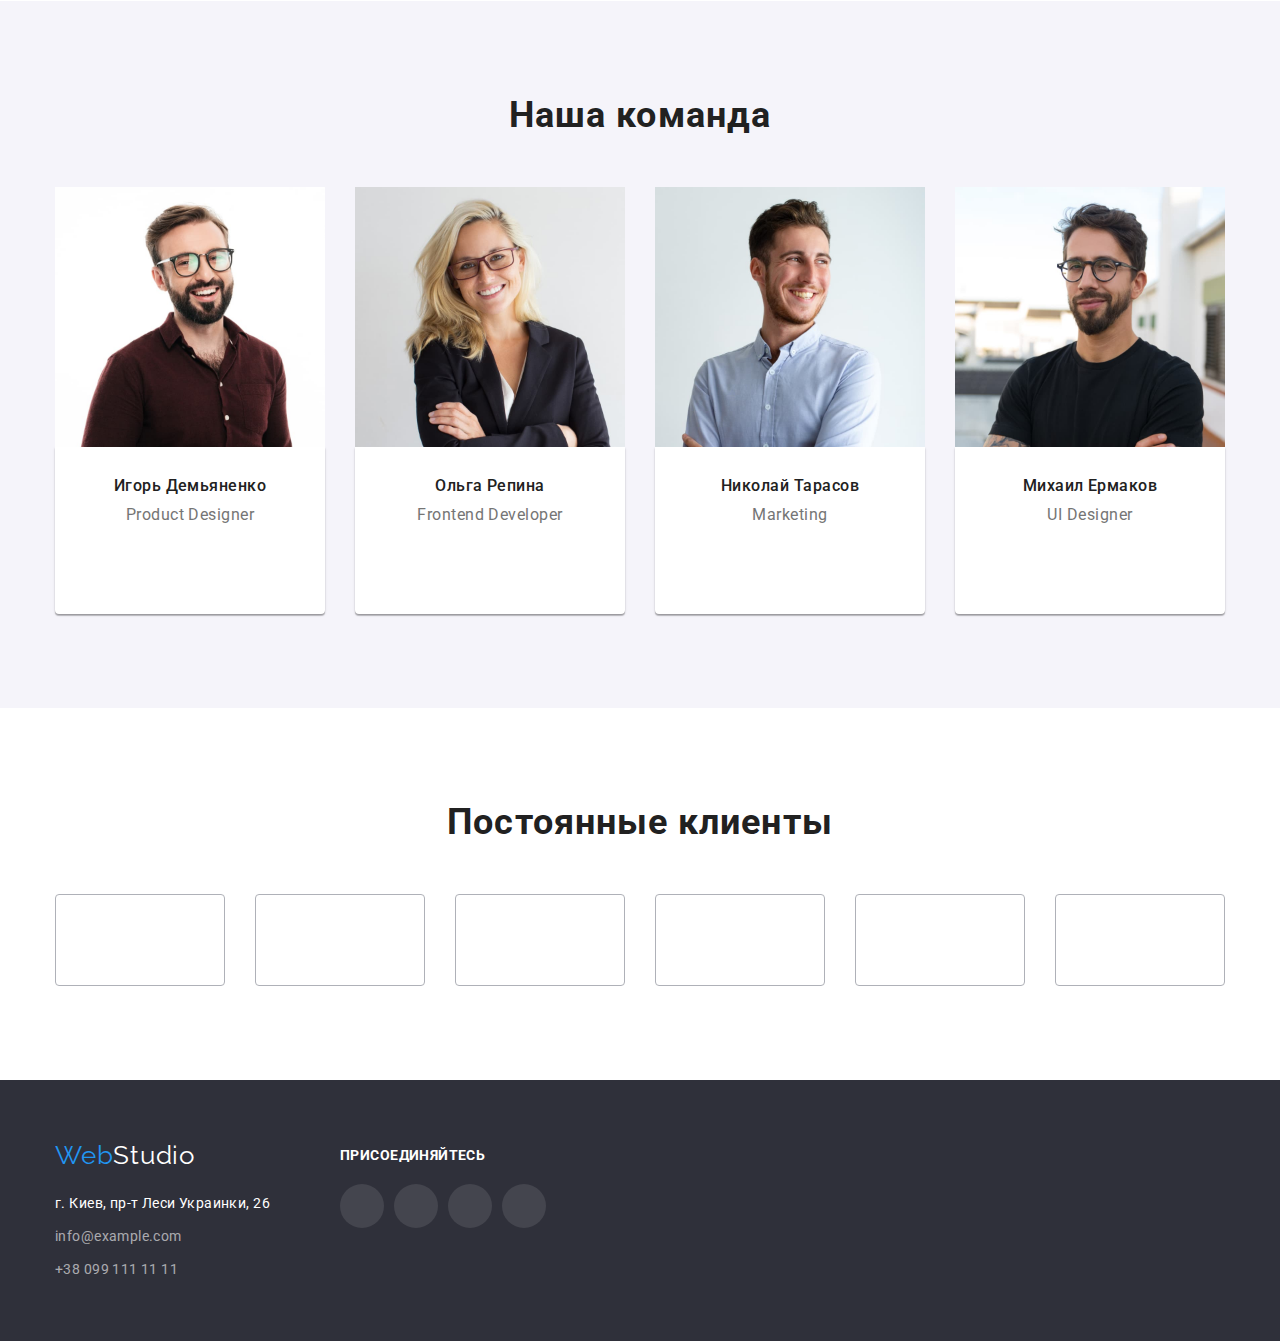
==== commit 3e2069f8: "fix index.html validator issues" ====
--- a/index.html
+++ b/index.html
@@ -305,39 +305,44 @@
                             <svg class="client-icon">
                                 <use href="./img/icons.svg#icon-client1"></use>
                             </svg>
+                        </a>
                     </li>
                     <li class="clients-item">
                         <a href="/">
                             <svg class="client-icon">
                                 <use href="./img/icons.svg#icon-client2"></use>
                             </svg>
+                        </a>
                     </li>
                     <li class="clients-item">
                         <a href="/">
                             <svg class="client-icon">
                                 <use href="./img/icons.svg#icon-client3"></use>
                             </svg>
+                        </a>
                     </li>
                     <li class="clients-item">
                         <a href="/">
                             <svg class="client-icon">
                                 <use href="./img/icons.svg#icon-client4"></use>
                             </svg>
+                        </a>
                     </li>
                     <li class="clients-item">
                         <a href="/">
                             <svg class="client-icon">
                                 <use href="./img/icons.svg#icon-client5"></use>
                             </svg>
+                        </a>
                     </li>
                     <li class="clients-item">
                         <a href="/">
                             <svg class="client-icon">
                                 <use href="./img/icons.svg#icon-client6"></use>
                             </svg>
+                        </a>
                     </li>
                 </ul>
-
             </div>
         </section>
     </main>
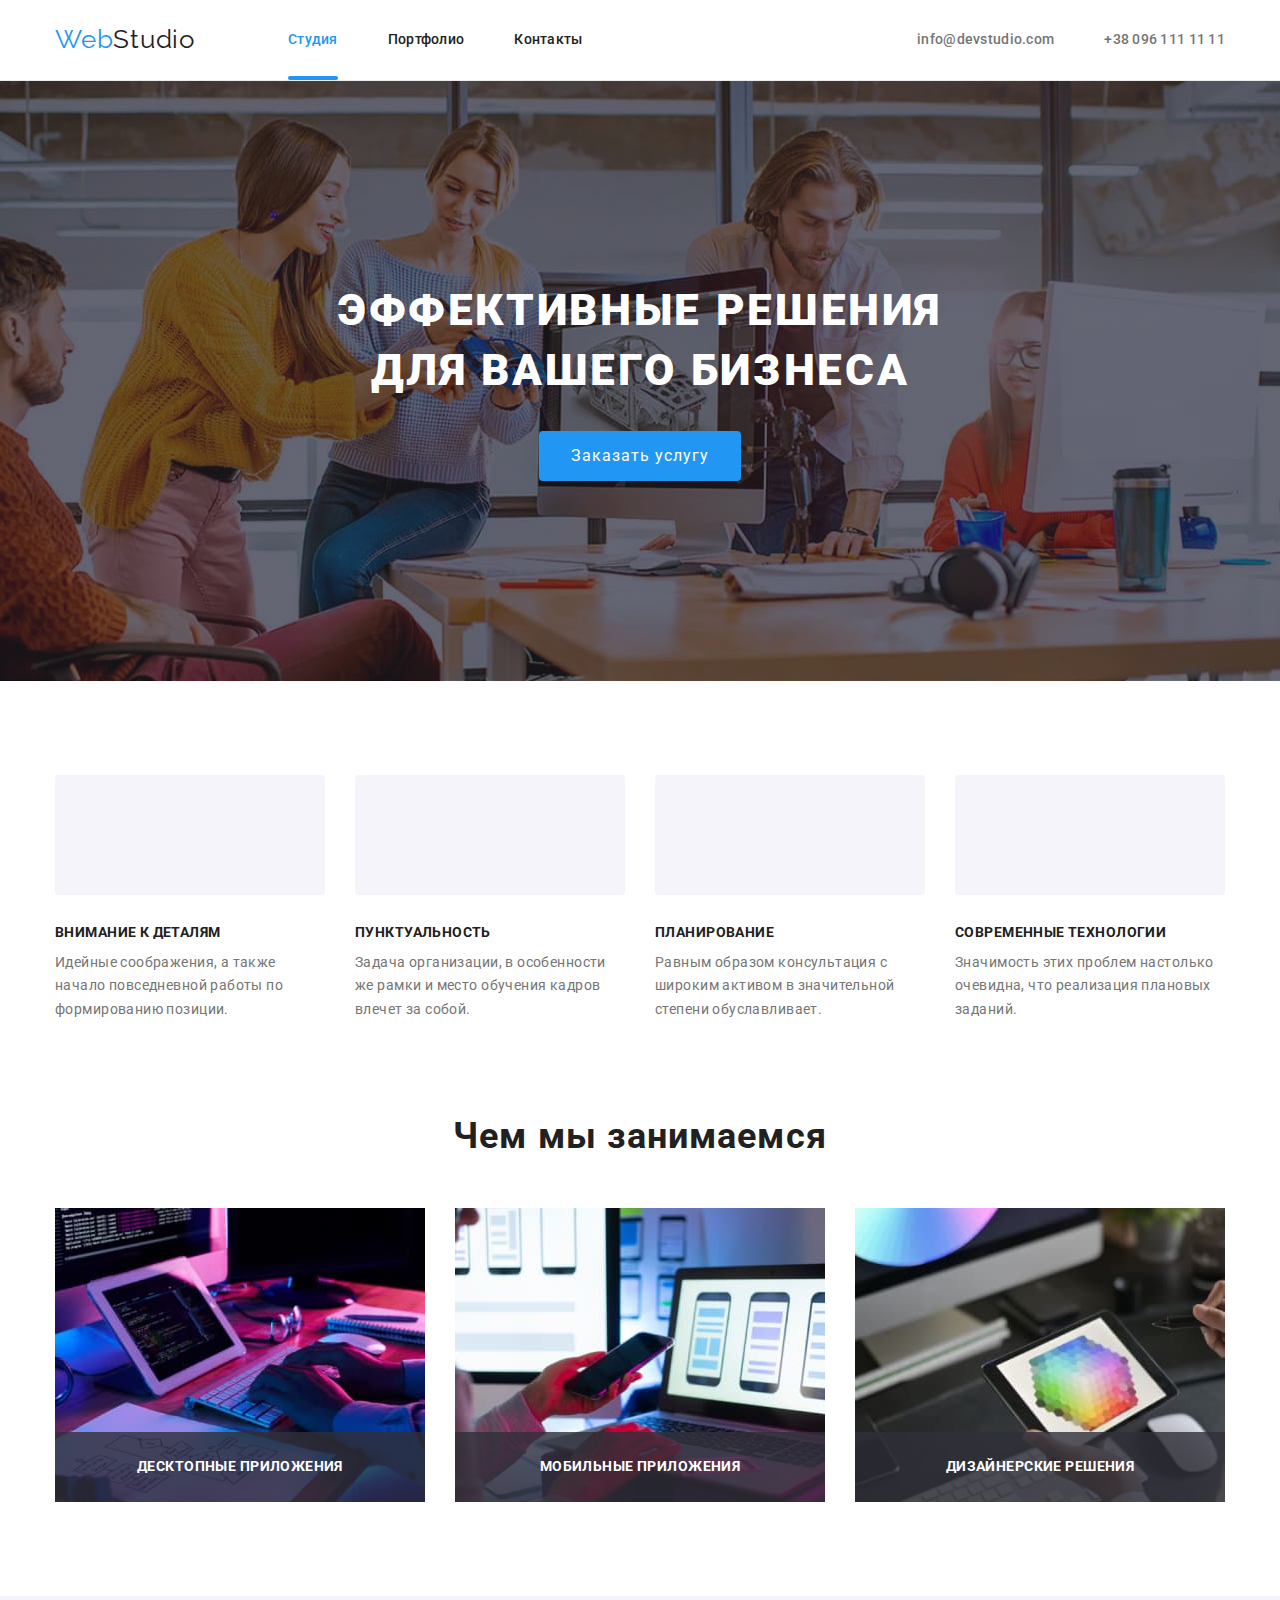
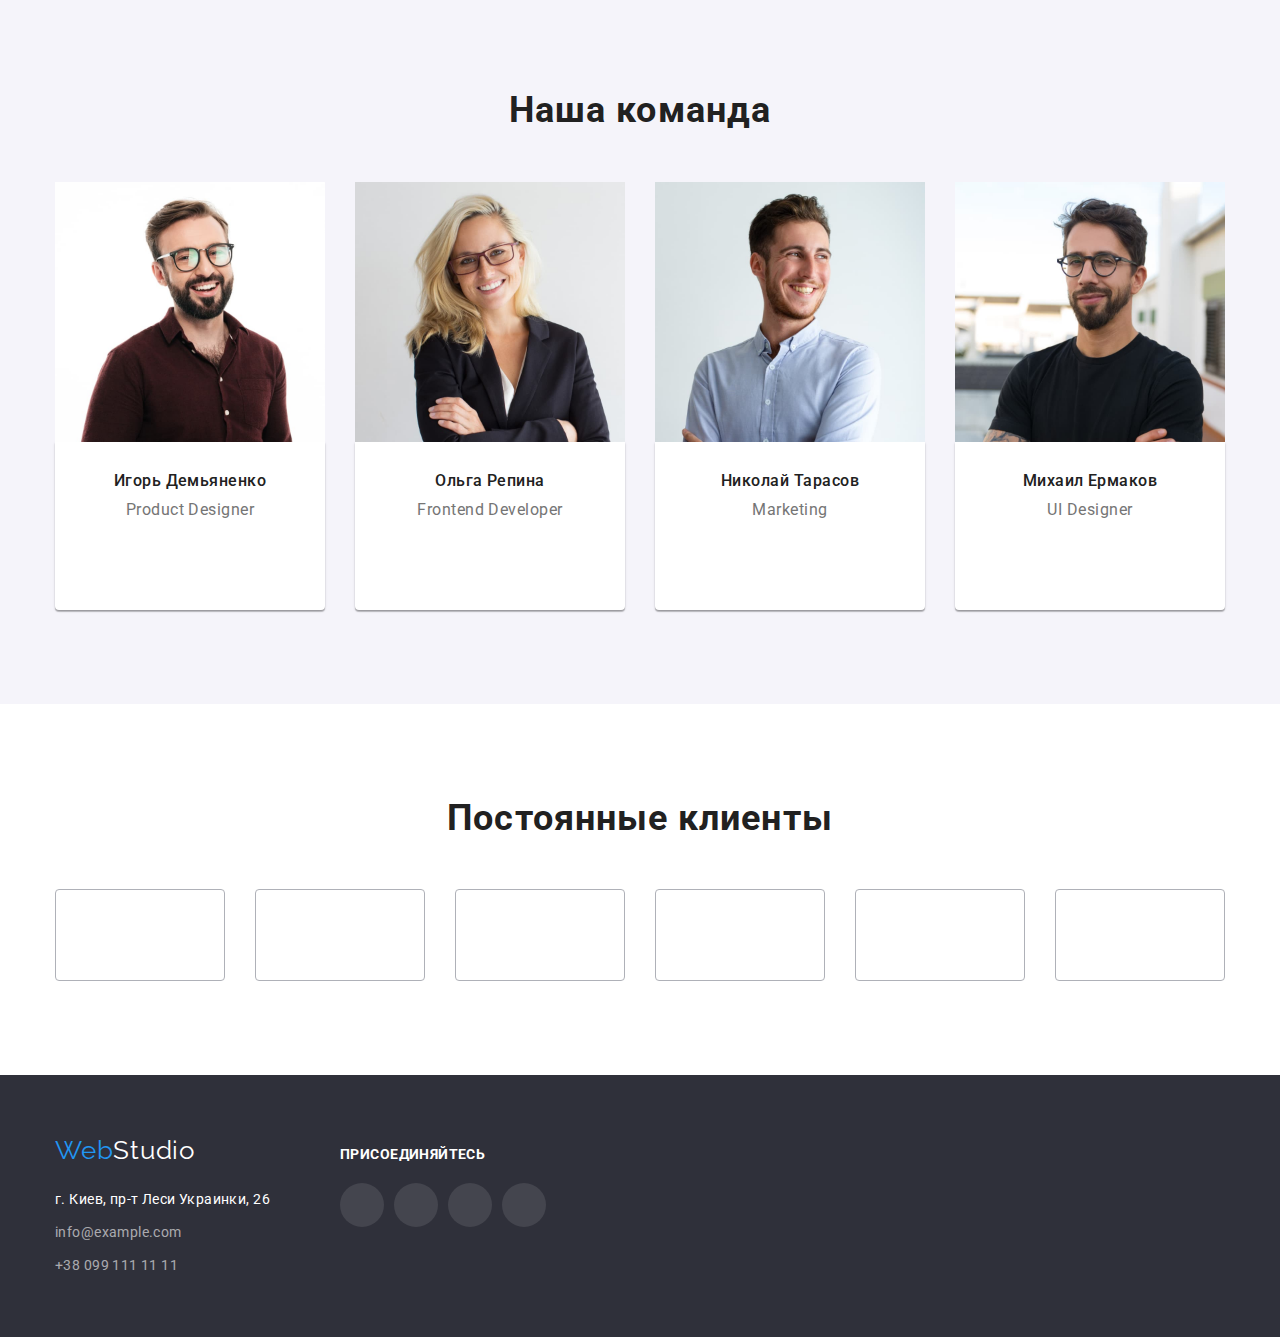
==== commit 3a6c1d08: "add modal window, index and portfolio pages overlays" ====
--- a/index.html
+++ b/index.html
@@ -31,17 +31,19 @@
         </nav>
         <ul class="header-contact-list">
             <li class="header-contact-item">
-                <a class="header-contact-link link-mail" lang="en" href="mailto:info@devstudio.com">info@devstudio.com
+                <a class="header-contact-link link-mail" lang="en" href="mailto:info@devstudio.com">
                     <svg class="header-contact-icon" width="16" height="12">
                         <use href="./img/icons.svg#icon-convert"></use>
                     </svg>
+                    info@devstudio.com
                 </a>
             </li>
             <li class="header-contact-item">
-                <a class="header-contact-link link-tel" href="tel:+380961111111">+38 096 111 11 11
+                <a class="header-contact-link link-tel" href="tel:+380961111111">
                     <svg class="header-contact-icon" width="10" height="16">
                         <use href="./img/icons.svg#icon-mobile"></use>
                     </svg>
+                    +38 096 111 11 11
                 </a>
             </li>
         </ul>
@@ -50,10 +52,18 @@
     <main> 
         <!-- Hero -->
         <section class="hero-section">
-            <div class="hero-overlay"></div>
             <div class="container">
                 <h1 class="hero-title">Эффективные решения для вашего бизнеса</h1>
-                <button class="hero-button button" type="button">Заказать услугу</button>
+                <button class="hero-button button" data-modal-open type="button">Заказать услугу</button>
+                <div class="backdrop is-hidden" data-modal>
+                    <div class="modal">
+                        <button class="close-button" data-modal-close type="button">
+                            <svg class="modal-icon" width="11" height="11">
+                                <use href="./img/cross.svg#icon-cross"></use>
+                            </svg>
+                        </button>
+                    </div>
+                </div>
             </div>
         </section>
         <!-- Features -->
@@ -62,36 +72,44 @@
                 <h2 class="visually-hidden">Особенности</h2>
                 <ul class="features-list">
                     <li  class="features-item">
-                        <svg class="features-icon" width="270" height="120">
+                        <div class="features-icon">
+                        <svg  width="70" height="70">
                           <use href="./img/icons.svg#icon-antenna"></use>
                         </svg>
+                        </div>
                         <h3 class="features-title">Внимание к деталям</h3>
                         <p class="features-text">
                             Идейные соображения, а также начало повседневной работы по формированию позиции.
                         </p>
                     </li>
                     <li class="features-item icon">
-                        <svg class="features-icon" width="270" height="120">
-                            <use href="./img/icons.svg#icon-clock"></use>
-                        </svg>
+                        <div class="features-icon">
+                            <svg width="70" height="70">
+                                <use href="./img/icons.svg#icon-clock"></use>
+                            </svg>
+                        </div>
                         <h3 class="features-title">Пунктуальность</h3>
                         <p class="features-text">
                             Задача организации, в особенности же рамки и место обучения кадров влечет за собой.
                         </p>
                     </li>
                     <li class="features-item">
-                        <svg class="features-icon" width="270" height="120">
-                            <use href="./img/icons.svg#icon-diagram"></use>
-                        </svg>
+                        <div class="features-icon">
+                            <svg width="70" height="70">
+                                <use href="./img/icons.svg#icon-diagram"></use>
+                            </svg>
+                        </div>
                         <h3 class="features-title">Планирование</h3>
                         <p class="features-text">
                             Равным образом консультация с широким активом в значительной степени обуславливает.
                         </p>
                     </li>
                     <li class="features-item">
-                        <svg class="features-icon" width="270" height="120">
-                            <use href="./img/icons.svg#icon-astronaut"></use>
-                        </svg>
+                        <div class="features-icon">
+                            <svg width="70" height="70">
+                                <use href="./img/icons.svg#icon-astronaut"></use>
+                            </svg>
+                        </div>
                         <h3 class="features-title">Современные технологии</h3>
                         <p class="features-text">
                             Значимость этих проблем настолько очевидна, что реализация плановых заданий.
@@ -105,19 +123,29 @@
             <div class="container">
                 <h2 class="work-title">Чем мы занимаемся</h2>
                 <ul class="work-list">
-                    <li  class="work-list-item">
+                    <li class="work-list-item">
                         <a href="/">
                             <img src="img/m1s3p1.jpg" alt="Человек печатает на клавиатуре" width="370"/>
-                        </a>
+                            <div class="work-item-thumb">
+                                <h3 class="work-item-title">Десктопные приложения</h3>
+                            </div>
+                        </a>
+                        
                     </li>
                     <li class="work-list-item">
                         <a href="/">
                             <img src="img/m1s3p2.jpg" alt="Человек смотрит на экран ноутбука" width="370"/>
+                            <div class="work-item-thumb">
+                                <h3 class="work-item-title">Мобильные приложения</h3>
+                            </div>
                         </a>
                     </li>
                     <li class="work-list-item">
                         <a href="/">
                             <img src="img/m1s3p3.jpg" alt="Человек риусет на планшете" width="370"/>
+                            <div class="work-item-thumb">
+                                <h3 class="work-item-title">Дизайнерские решения</h3>
+                            </div>
                         </a>
                     </li>
                 </ul>
@@ -138,28 +166,28 @@
                                 Product Designer
                             </p>
                             <ul class="team-social-list">
-                                <li>
+                                <li class="social-item">
                                     <a class="social-link" href="/">
                                     <svg class="social-icon">
                                     <use href="./img/icons.svg#icon-instagram"></use>
                                     </svg>
                                     </a>
                                 </li>
-                                <li>
+                                <li class="social-item">
                                     <a class="social-link" href="/">
                                         <svg class="social-icon">
                                             <use href="./img/icons.svg#icon-twitter"></use>
                                         </svg>
                                     </a>
                                 </li>
-                                <li>
+                                <li class="social-item">
                                     <a class="social-link" href="/">
                                         <svg class="social-icon">
                                             <use href="./img/icons.svg#icon-facebook"></use>
                                         </svg>
                                     </a>
                                 </li>
-                                <li>
+                                <li class="social-item">
                                     <a class="social-link" href="/">
                                         <svg class="social-icon">
                                             <use href="./img/icons.svg#icon-linkedin"></use>
@@ -179,28 +207,28 @@
                                 Frontend Developer
                             </p>
                             <ul class="team-social-list">
-                                <li>
+                                <li class="social-item">
                                     <a class="social-link" href="/">
                                         <svg class="social-icon">
                                             <use href="./img/icons.svg#icon-instagram"></use>
                                         </svg>
                                     </a>
                                 </li>
-                                <li>
+                                <li class="social-item">
                                     <a class="social-link" href="/">
                                         <svg class="social-icon">
                                             <use href="./img/icons.svg#icon-twitter"></use>
                                         </svg>
                                     </a>
                                 </li>
-                                <li>
+                                <li class="social-item">
                                     <a class="social-link" href="/">
                                         <svg class="social-icon">
                                             <use href="./img/icons.svg#icon-facebook"></use>
                                         </svg>
                                     </a>
                                 </li>
-                                <li>
+                                <li class="social-item">
                                     <a class="social-link" href="/">
                                         <svg class="social-icon">
                                             <use href="./img/icons.svg#icon-linkedin"></use>
@@ -220,28 +248,28 @@
                                 Marketing
                             </p>
                             <ul class="team-social-list">
-                                <li>
+                                <li class="social-item">
                                     <a class="social-link" href="/">
                                         <svg class="social-icon">
                                             <use href="./img/icons.svg#icon-instagram"></use>
                                         </svg>
                                     </a>
                                 </li>
-                                <li>
+                                <li class="social-item">
                                     <a class="social-link" href="/">
                                         <svg class="social-icon">
                                             <use href="./img/icons.svg#icon-twitter"></use>
                                         </svg>
                                     </a>
                                 </li>
-                                <li>
+                                <li class="social-item">
                                     <a class="social-link" href="/">
                                         <svg class="social-icon">
                                             <use href="./img/icons.svg#icon-facebook"></use>
                                         </svg>
                                     </a>
                                 </li>
-                                <li >
+                                <li class="social-item">
                                     <a class="social-link" href="/">
                                         <svg class="social-icon">
                                             <use href="./img/icons.svg#icon-linkedin"></use>
@@ -261,28 +289,28 @@
                                 UI Designer
                             </p>
                             <ul class="team-social-list">
-                                <li>
+                                <li class="social-item">
                                     <a class="social-link" href="/">
                                         <svg class="social-icon">
                                             <use href="./img/icons.svg#icon-instagram"></use>
                                         </svg>
                                     </a>
                                 </li>
-                                <li>
+                                <li class="social-item">
                                     <a class="social-link" href="/">
                                         <svg class="social-icon">
                                             <use href="./img/icons.svg#icon-twitter"></use>
                                         </svg>
                                     </a>
                                 </li>
-                                <li>
+                                <li class="social-item">
                                     <a class="social-link" href="/">
                                         <svg class="social-icon">
                                             <use href="./img/icons.svg#icon-facebook"></use>
                                         </svg>
                                     </a>
                                 </li>
-                                <li>
+                                <li class="social-item">
                                     <a class="social-link" href="/">
                                         <svg class="social-icon">
                                             <use href="./img/icons.svg#icon-linkedin"></use>
@@ -300,43 +328,43 @@
             <div class="container">
                 <h2 class="clients-title">Постоянные клиенты</h2>
                 <ul class="clients-list">
-                    <li class="clients-item">
-                        <a href="/">
+                    <li class="client-item">
+                        <a class="client-link" href="/">
                             <svg class="client-icon">
                                 <use href="./img/icons.svg#icon-client1"></use>
                             </svg>
                         </a>
                     </li>
-                    <li class="clients-item">
-                        <a href="/">
+                    <li class="client-item">
+                        <a class="client-link" href="/">
                             <svg class="client-icon">
                                 <use href="./img/icons.svg#icon-client2"></use>
                             </svg>
                         </a>
                     </li>
-                    <li class="clients-item">
-                        <a href="/">
+                    <li class="client-item">
+                        <a class="client-link" href="/">
                             <svg class="client-icon">
                                 <use href="./img/icons.svg#icon-client3"></use>
                             </svg>
                         </a>
                     </li>
-                    <li class="clients-item">
-                        <a href="/">
+                    <li class="client-item">
+                        <a class="client-link" href="/">
                             <svg class="client-icon">
                                 <use href="./img/icons.svg#icon-client4"></use>
                             </svg>
                         </a>
                     </li>
-                    <li class="clients-item">
-                        <a href="/">
+                    <li class="client-item">
+                        <a class="client-link" href="/">
                             <svg class="client-icon">
                                 <use href="./img/icons.svg#icon-client5"></use>
                             </svg>
                         </a>
                     </li>
-                    <li class="clients-item">
-                        <a href="/">
+                    <li class="client-item">
+                        <a class="client-link" href="/">
                             <svg class="client-icon">
                                 <use href="./img/icons.svg#icon-client6"></use>
                             </svg>
@@ -369,28 +397,28 @@
             <div class="join-block">
                 <h3 class="join-title">Присоединяйтесь</h3>
                 <ul class="join-social-list">
-                    <li>
+                    <li class="social-item">
                         <a class="join social-link" href="/">
                             <svg class="join social-icon">
                                 <use href="./img/icons.svg#icon-instagram"></use>
                             </svg>
                         </a>
                     </li>
-                    <li>
+                    <li class="social-item">
                         <a class="join social-link" href="/">
                             <svg class="join social-icon">
                                 <use href="./img/icons.svg#icon-twitter"></use>
                             </svg>
                         </a>
                     </li>
-                    <li>
+                    <li class="social-item">
                         <a class="join social-link" href="/">
                             <svg class="join social-icon">
                                 <use href="./img/icons.svg#icon-facebook"></use>
                             </svg>
                         </a>
                     </li>
-                    <li>
+                    <li class="social-item">
                         <a class="join social-link" href="/">
                             <svg class="join social-icon">
                                 <use href="./img/icons.svg#icon-linkedin"></use>
@@ -401,5 +429,6 @@
             </div>
         </div>
     </footer>
+    <script src="./js/modal.js"></script>
 </body>
 </html>--- a/css/styles.css
+++ b/css/styles.css
@@ -121,14 +121,9 @@
 }
 .header-contact-link {
   display: flex;
-  flex-direction: row-reverse;
+  align-items: center;
+
   color: var(--secondary-text-color);
-}
-.link-mail {
-  align-items: baseline;
-}
-.link-tel {
-  align-items: center;
 }
 .curent-link:hover,
 .current-link:focus,
@@ -143,18 +138,34 @@
   fill: #757575;
 }
 .header-contact-link:hover .header-contact-icon,
-.hheader-contact-link:focus .header-contact-icon {
+.header-contact-link:focus .header-contact-icon {
   fill: var(--accent-color);
+}
+.current-link {
+  position: relative;
+}
+.current-link::after {
+  content: '';
+  display: inline-block;
+  position: absolute;
+  bottom: 0;
+  left: 0;
+
+  width: 100%;
+  height: 4px;
+
+  background-color: var(--accent-color);
+  border-radius: 2px;
 }
 /***************************** Hero *****************************************/
 .hero-section {
-  padding-top: 200px;
   padding: 200px 0;
   text-align: center;
-  max-width: 1600px;
-  height: 600px;
   margin-left: auto;
   margin-right: auto;
+
+  max-width: 1600px;
+
   background-image: linear-gradient(
       to right,
       rgba(47, 48, 58, 0.4),
@@ -167,8 +178,6 @@
 
   background-color: #c4c4c4;
 }
-.hero-overlay {
-}
 .hero-title {
   margin-top: 0;
   margin-right: auto;
@@ -202,6 +211,52 @@
   line-height: 1.87;
   letter-spacing: 0.06em;
 }
+.backdrop {
+  position: fixed;
+  top: 0;
+  left: 0;
+
+  width: 100%;
+  height: 100%;
+  background: rgba(0, 0, 0, 0.2);
+}
+.backdrop.is-hidden {
+  opacity: 0;
+  pointer-events: none;
+  visibility: hidden;
+}
+.modal {
+  position: absolute;
+  top: 50%;
+  left: 50%;
+  transform: translate(-50%, -50%);
+
+  min-width: 528px;
+  min-height: 581px;
+
+  background-color: #ffffff;
+  box-shadow: 0px 1px 3px rgba(0, 0, 0, 0.12), 0px 1px 1px rgba(0, 0, 0, 0.14),
+    0px 2px 1px rgba(0, 0, 0, 0.2);
+  border-radius: 4px;
+}
+.close-button {
+  position: absolute;
+  top: 8px;
+  right: 8px;
+  display: flex;
+  justify-content: center;
+  align-items: center;
+  width: 30px;
+  height: 30px;
+
+  cursor: pointer;
+  background-color: #ffffff;
+  border-radius: 50%;
+  border: 1px solid rgba(0, 0, 0, 0.1);
+}
+.modal-icon {
+  fill: #000000;
+}
 /*************************** Features ****************************************/
 .features-list {
   display: flex;
@@ -227,11 +282,18 @@
   letter-spacing: 0.03em;
   text-transform: uppercase;
 }
+
 .features-icon {
+  display: flex;
+  margin-bottom: 30px;
+  justify-content: center;
+  align-items: center;
+
+  width: 270px;
+  height: 120px;
+
+  border-radius: 4px;
   background-color: #f5f4fa;
-  padding: 25px 102.34px;
-  border-radius: 4px;
-  margin-bottom: 30px;
 }
 /**************************** Work *******************************************/
 .work {
@@ -240,6 +302,22 @@
 .work-list {
   display: flex;
   justify-content: space-between;
+}
+.work-list-item {
+  position: relative;
+}
+.work-item-thumb {
+  position: absolute;
+  bottom: 0;
+  left: 0;
+
+  display: flex;
+  justify-content: center;
+  align-items: center;
+  flex-wrap: wrap;
+  width: 370px;
+  min-height: 70px;
+  background: rgba(47, 48, 58, 0.8);
 }
 /**************************** Team *******************************************/
 .team-section {
@@ -294,39 +372,47 @@
   height: 20px;
   fill: #afb1b8;
 }
+.social-item + .social-item {
+  margin-left: 10px;
+}
 .team-social-list {
   display: flex;
+  justify-content: center;
+
   margin-top: 16px;
-  padding-left: 32px;
-  padding-right: 32px;
   padding-bottom: 0;
-  justify-content: space-between;
 }
 /**************************** Clients*******************************************/
 .clients-list {
   display: flex;
   justify-content: space-between;
 }
-.clients-item {
+.client-item {
+  width: 170px;
+  height: 92px;
+}
+.client-link {
+  display: flex;
+  justify-content: center;
+  align-items: center;
+
+  width: 100%;
+  height: 100%;
+
   border: 1px solid #afb1b8;
   border-radius: 4px;
-  display: flex;
-  justify-content: center;
-  align-items: center;
-  width: 170px;
-  height: 92px;
 }
 .client-icon {
   width: 106px;
   height: 60px;
   fill: #afb1b8;
 }
-.clients-item:hover .client-icon,
-.clients-item:focus .client-icon {
+.client-link:hover .client-icon,
+.client-link:focus .client-icon {
   fill: var(--accent-color);
 }
-.clients-item:hover,
-.clients-item:focus {
+.client-link:hover,
+.client-link:focus {
   border-color: var(--accent-color);
 }
 /**************************** Footer ******************************************/
@@ -337,6 +423,7 @@
 }
 .footer-container {
   display: flex;
+  align-items: baseline;
 }
 .footer-logo {
   display: block;
@@ -376,22 +463,20 @@
 }
 .join-block {
   margin-left: 70px;
-  min-width: 206px;
-  padding-top: 8px;
+}
+.join-title,
+.work-item-title {
+  font-size: 14px;
+  line-height: 1.14;
+  letter-spacing: 0.03em;
+  text-transform: uppercase;
+  color: #ffffff;
 }
 .join-title {
   margin-bottom: 20px;
-
-  font-size: 14px;
-  line-height: 1.14;
-  letter-spacing: 0.03em;
-  text-transform: uppercase;
-  color: #ffffff;
 }
 .join-social-list {
   display: flex;
-  justify-content: space-between;
-  padding: 0;
 }
 .join.social-link {
   background-color: rgba(255, 255, 255, 0.1);
@@ -488,3 +573,30 @@
   box-shadow: 0px 1px 1px rgba(0, 0, 0, 0.12), 0px 4px 4px rgba(0, 0, 0, 0.06),
     1px 4px 6px rgba(0, 0, 0, 0.16);
 }
+.work-examples-link:hover .work-overlay,
+.work-examples-link:focus .work-overlay {
+  transform: translateY(0);
+}
+.work-examples-thumb {
+  position: relative;
+  overflow: hidden;
+}
+.work-overlay {
+  position: absolute;
+  top: 0;
+  left: 0;
+  width: 100%;
+  height: 294px;
+
+  transform: translateY(294px);
+  transition: transform 250ms ease;
+
+  background: rgba(33, 150, 243, 0.9);
+}
+.work-overlay-text {
+  padding: 63px 24px;
+
+  font-size: 18px;
+  line-height: 1.55;
+  color: #ffffff;
+}
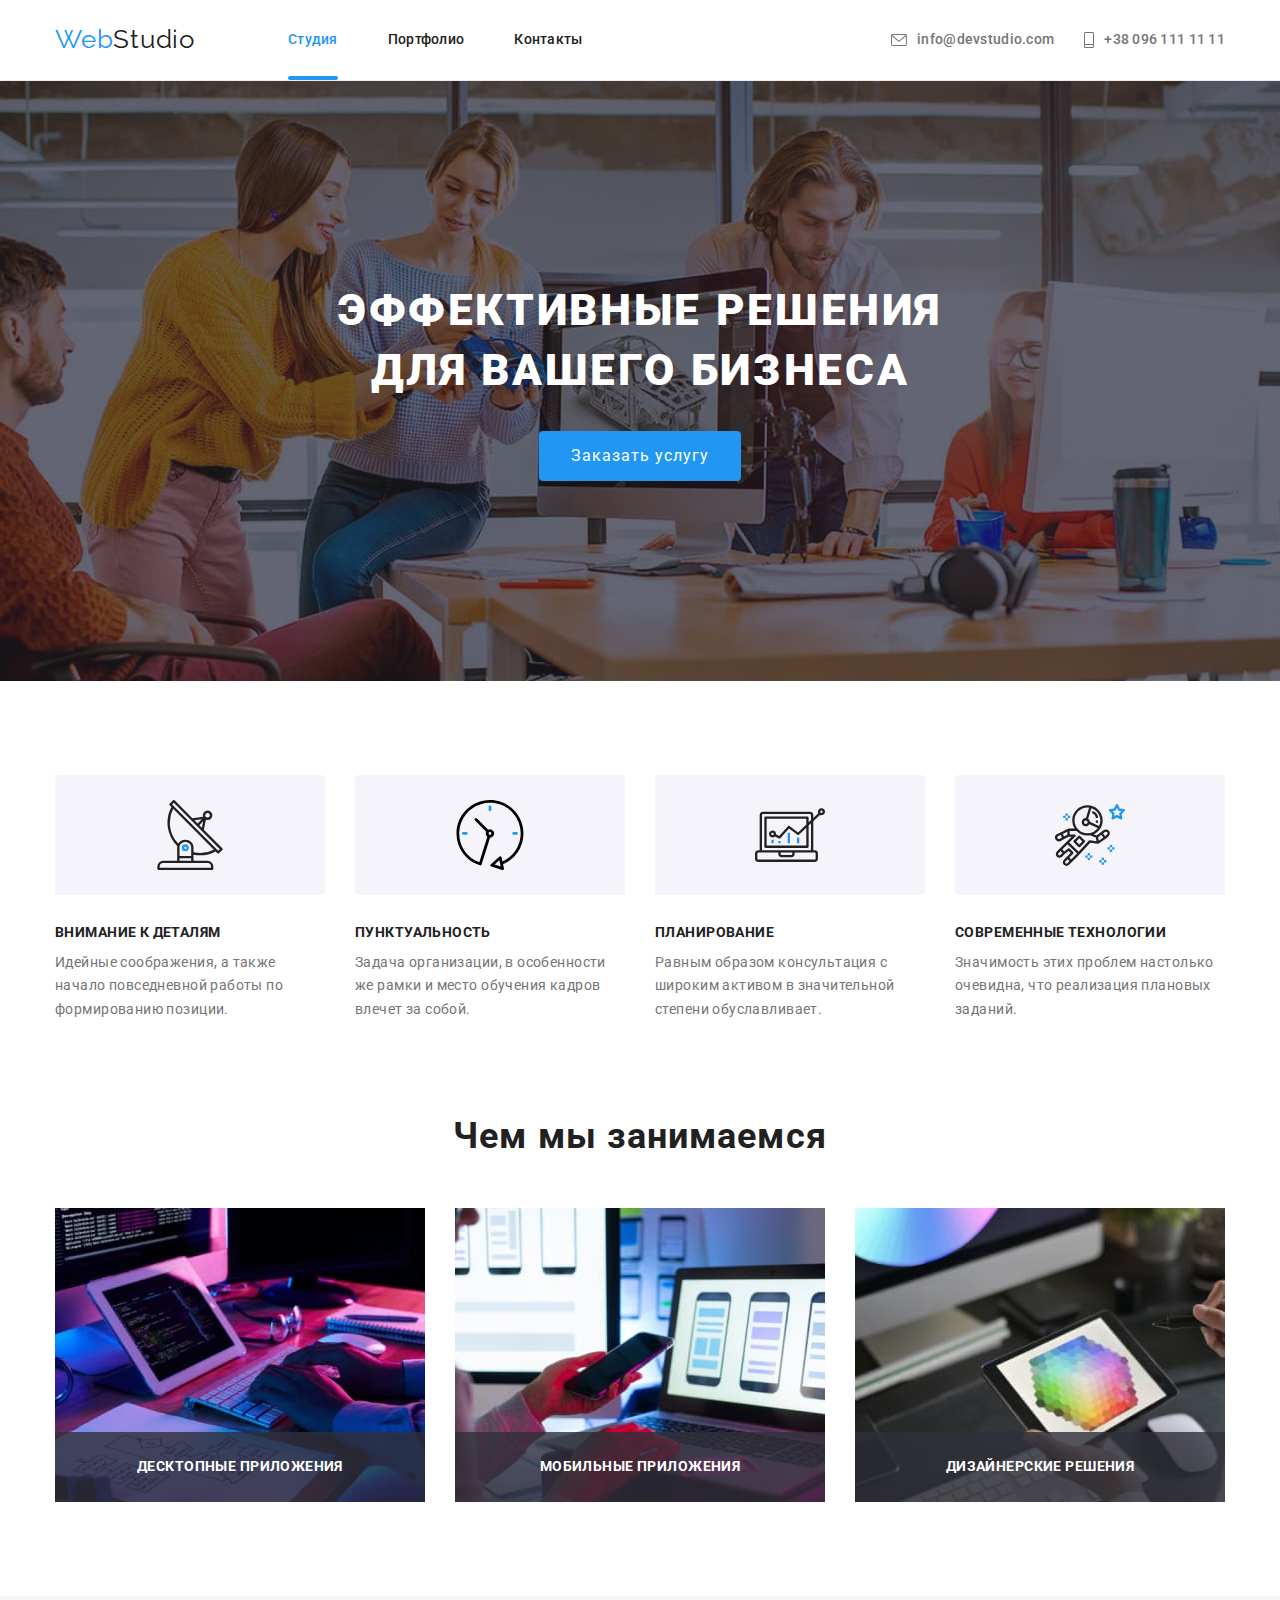
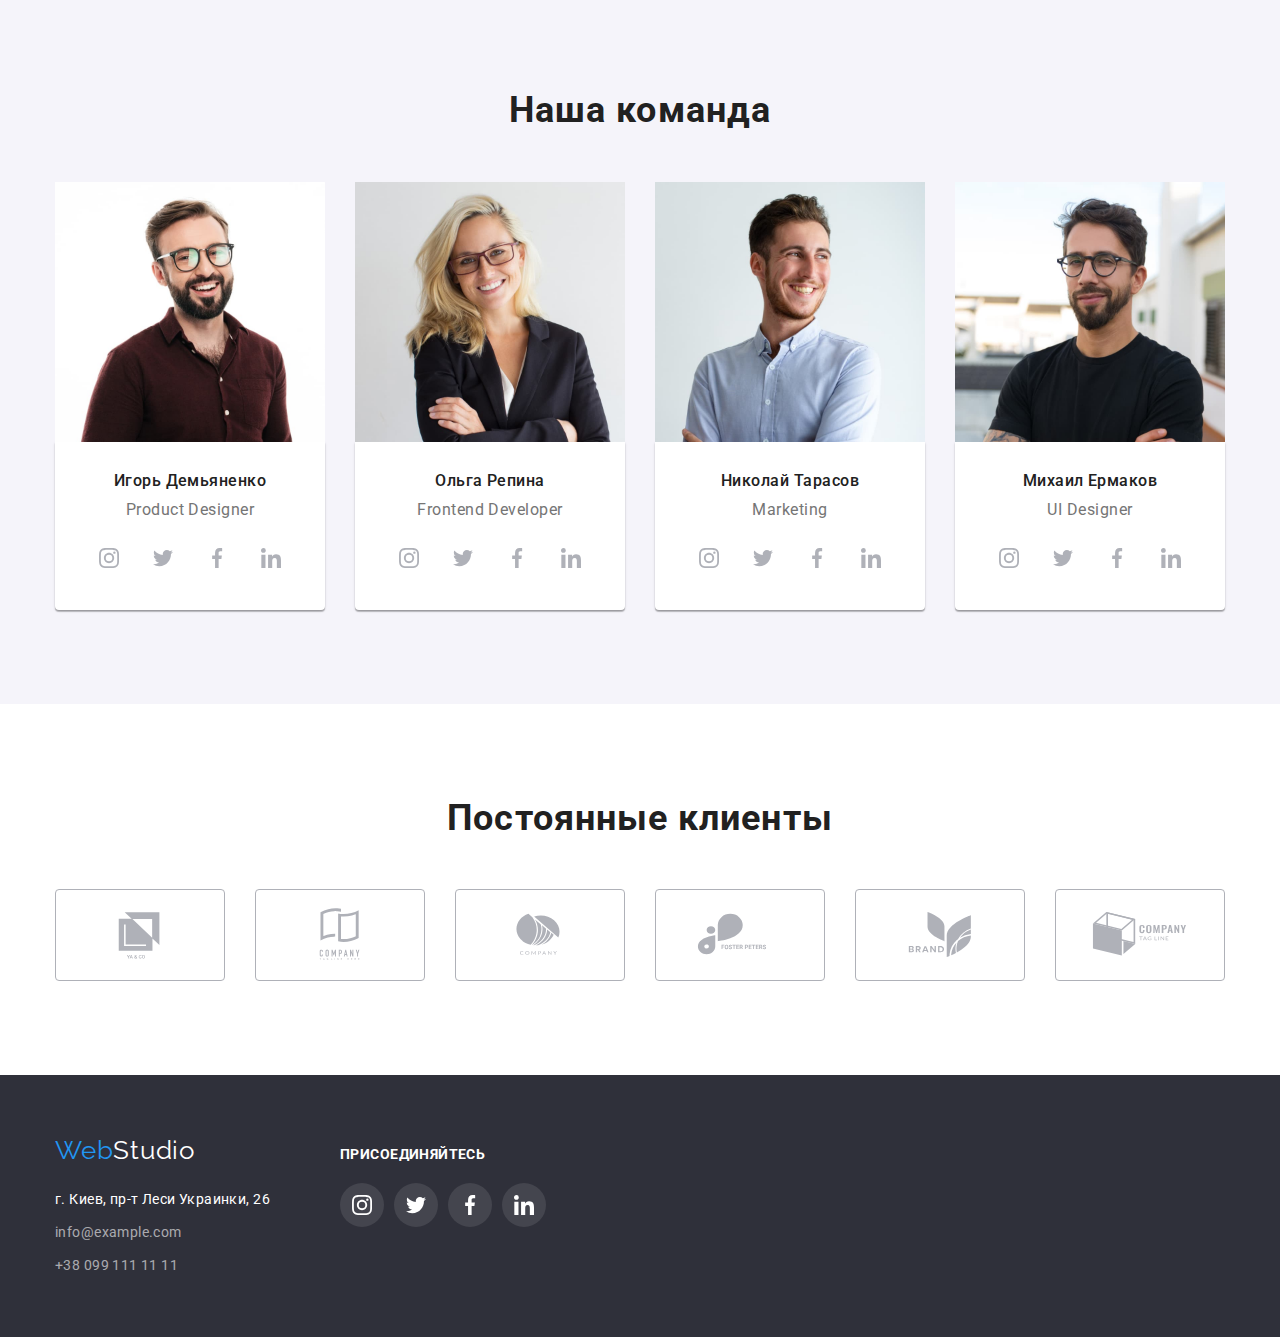
==== commit f787cc24: "add cross icon to sprite" ====
--- a/index.html
+++ b/index.html
@@ -59,7 +59,7 @@
                     <div class="modal">
                         <button class="close-button" data-modal-close type="button">
                             <svg class="modal-icon" width="11" height="11">
-                                <use href="./img/cross.svg#icon-cross"></use>
+                                <use href="./img/icons.svg#icon-cross"></use>
                             </svg>
                         </button>
                     </div>
@@ -168,9 +168,9 @@
                             <ul class="team-social-list">
                                 <li class="social-item">
                                     <a class="social-link" href="/">
-                                    <svg class="social-icon">
-                                    <use href="./img/icons.svg#icon-instagram"></use>
-                                    </svg>
+                                        <svg class="social-icon">
+                                            <use href="./img/icons.svg#icon-instagram"></use>
+                                        </svg>
                                     </a>
                                 </li>
                                 <li class="social-item">
--- a/css/styles.css
+++ b/css/styles.css
@@ -12,6 +12,7 @@
   --secondary-background: #2f303a;
   --logo-font-family: Raleway, sans-serif;
   --hero-footer-color: #ffffff;
+  --animations-function-time: cubic-bezier(0.4, 0, 0.2, 1);
 }
 body {
   background-color: var(--primary-background);
@@ -73,6 +74,13 @@
   line-height: 1.16;
   letter-spacing: 0.03em;
 }
+a,
+button {
+  transition: color 250ms var(--animations-function-time);
+}
+svg {
+  transition: fill 250ms var(--animations-function-time);
+}
 /******************************* Head ***************************************/
 .header-section {
   border-bottom: 1px solid #ececec;
@@ -219,17 +227,23 @@
   width: 100%;
   height: 100%;
   background: rgba(0, 0, 0, 0.2);
+  opacity: 1;
+  transition: opacity 250ms var(--animations-function-time);
+  z-index: 1;
 }
 .backdrop.is-hidden {
   opacity: 0;
   pointer-events: none;
-  visibility: hidden;
+}
+.backdrop.is-hidden .modal {
+  transform: translate(-50%, -50%) scale(1.2);
 }
 .modal {
   position: absolute;
   top: 50%;
   left: 50%;
-  transform: translate(-50%, -50%);
+  transform: translate(-50%, -50%) scale(1);
+  transition: transform 250ms var(--animations-function-time) 250ms;
 
   min-width: 528px;
   min-height: 581px;
@@ -362,6 +376,8 @@
   width: 44px;
   height: 44px;
   border-radius: 50%;
+
+  transition: background-color 250ms var(--animations-function-time);
 }
 .social-link:hover .social-icon,
 .social-link:focus .social-icon {
@@ -401,6 +417,8 @@
 
   border: 1px solid #afb1b8;
   border-radius: 4px;
+
+  transition: border-color 250ms var(--animations-function-time);
 }
 .client-icon {
   width: 106px;
@@ -509,42 +527,29 @@
   line-height: 1.62;
   text-align: center;
   letter-spacing: 0.03em;
+  transition: box-shadow 250ms var(--animations-function-time),
+    background-color 250ms var(--animations-function-time),
+    color 250ms var(--animations-function-time);
 }
 .portfolio.button:hover,
 .portfolio.button:focus {
   box-shadow: 0px 3px 1px rgba(0, 0, 0, 0.1), 0px 1px 2px rgba(0, 0, 0, 0.08),
     0px 2px 2px rgba(0, 0, 0, 0.12);
+  background-color: var(--accent-color);
+  color: #ffffff;
 }
 .button-list .item + .item {
   margin-left: 8px;
 }
-.portfolio.button:hover,
-.portfolio.button:focus {
-  background-color: var(--accent-color);
-  color: #ffffff;
-}
 /*****************************Work examples *************************************/
 .work-examples-list {
   display: flex;
   flex-wrap: wrap;
   margin: -15px;
-  /* margin-top: 0;
-  margin-bottom: 0; */
 }
 .work-examples-item {
   margin: 15px;
 }
-/* .work-examples-item {
-  width: 370px;
-  margin-right: 30px;
-  margin-bottom: 30px;
-}
-.work-examples-item:nth-child(3n) {
-  margin-right: 0;
-}
-.work-examples-item:nth-last-child(-n + 3) {
-  margin-bottom: 0;
-} */
 .work-examples-text-box {
   padding: 20px 24px;
 
@@ -567,6 +572,8 @@
 }
 .work-examples-link {
   display: block;
+
+  transition: box-shadow 250ms var(--animations-function-time);
 }
 .work-examples-link:hover,
 .work-examples-link:focus {
@@ -589,7 +596,7 @@
   height: 294px;
 
   transform: translateY(294px);
-  transition: transform 250ms ease;
+  transition: transform 250ms var(--animations-function-time);
 
   background: rgba(33, 150, 243, 0.9);
 }
